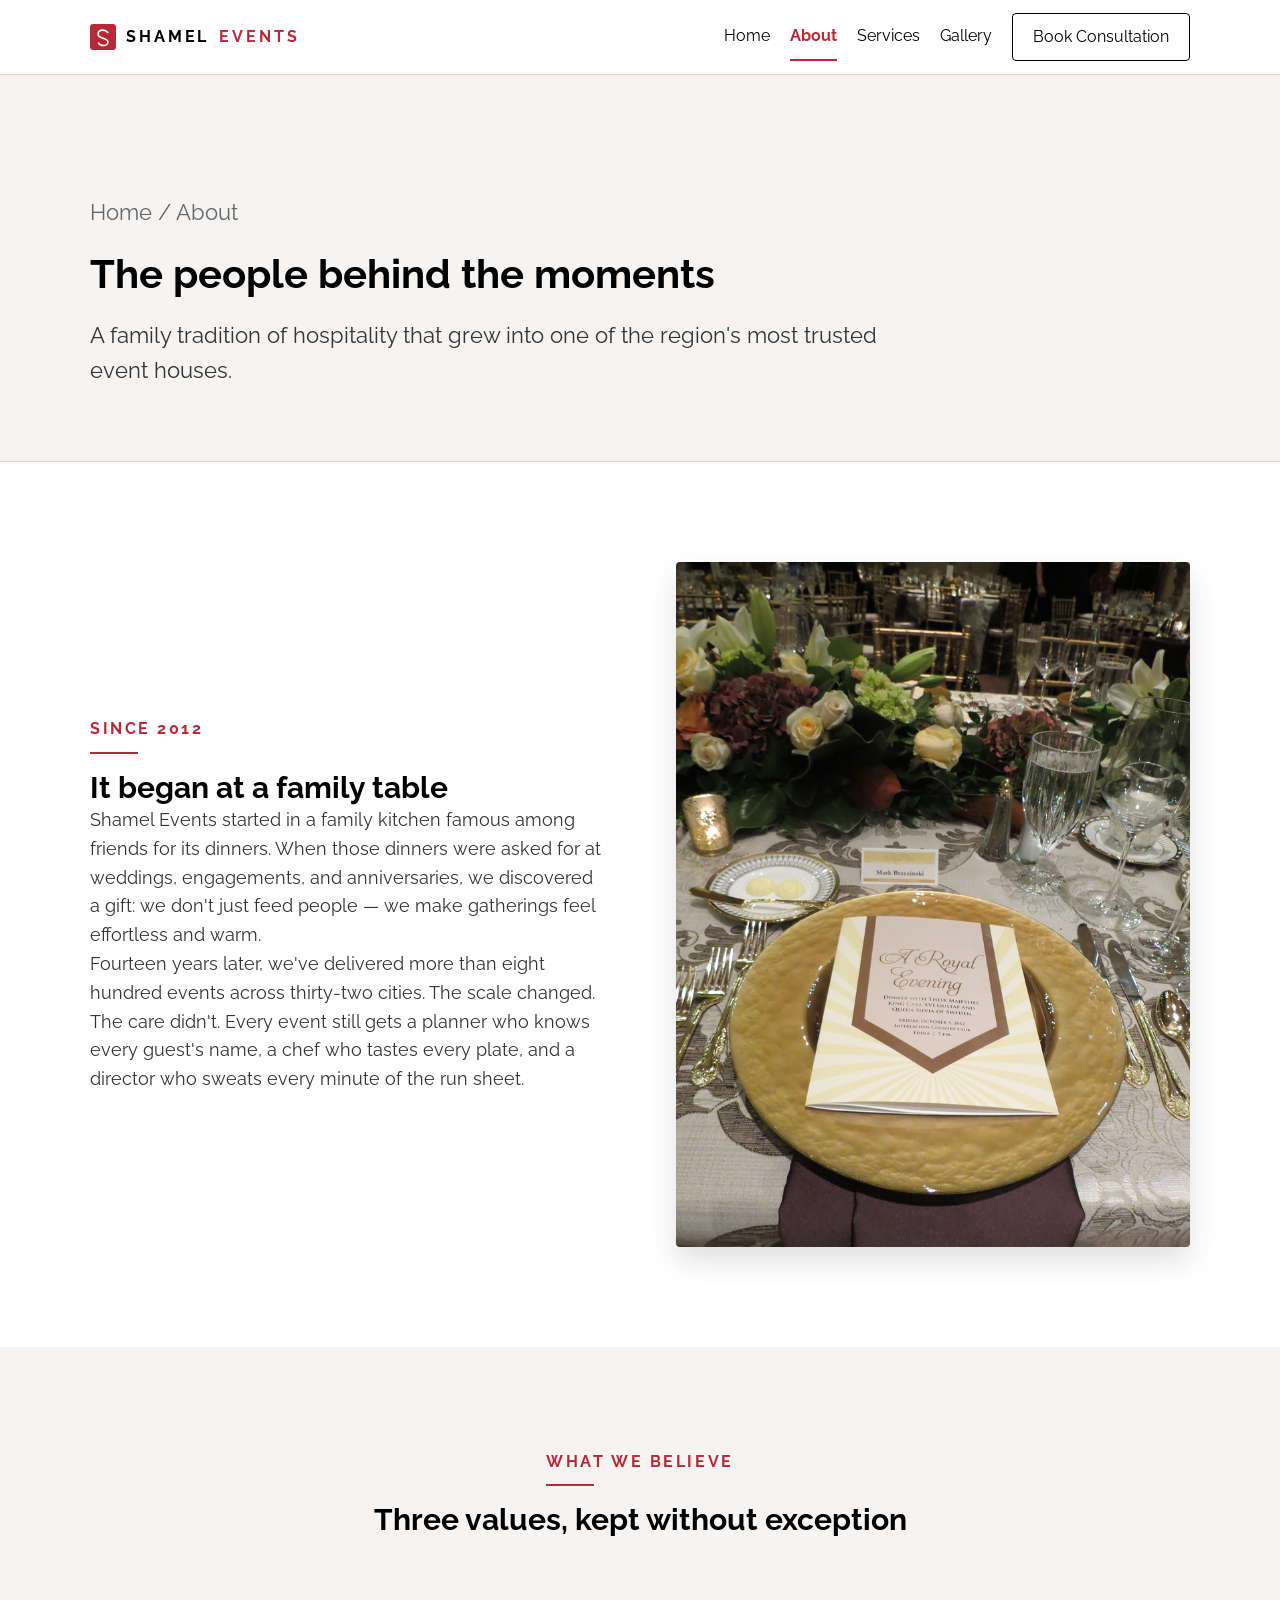
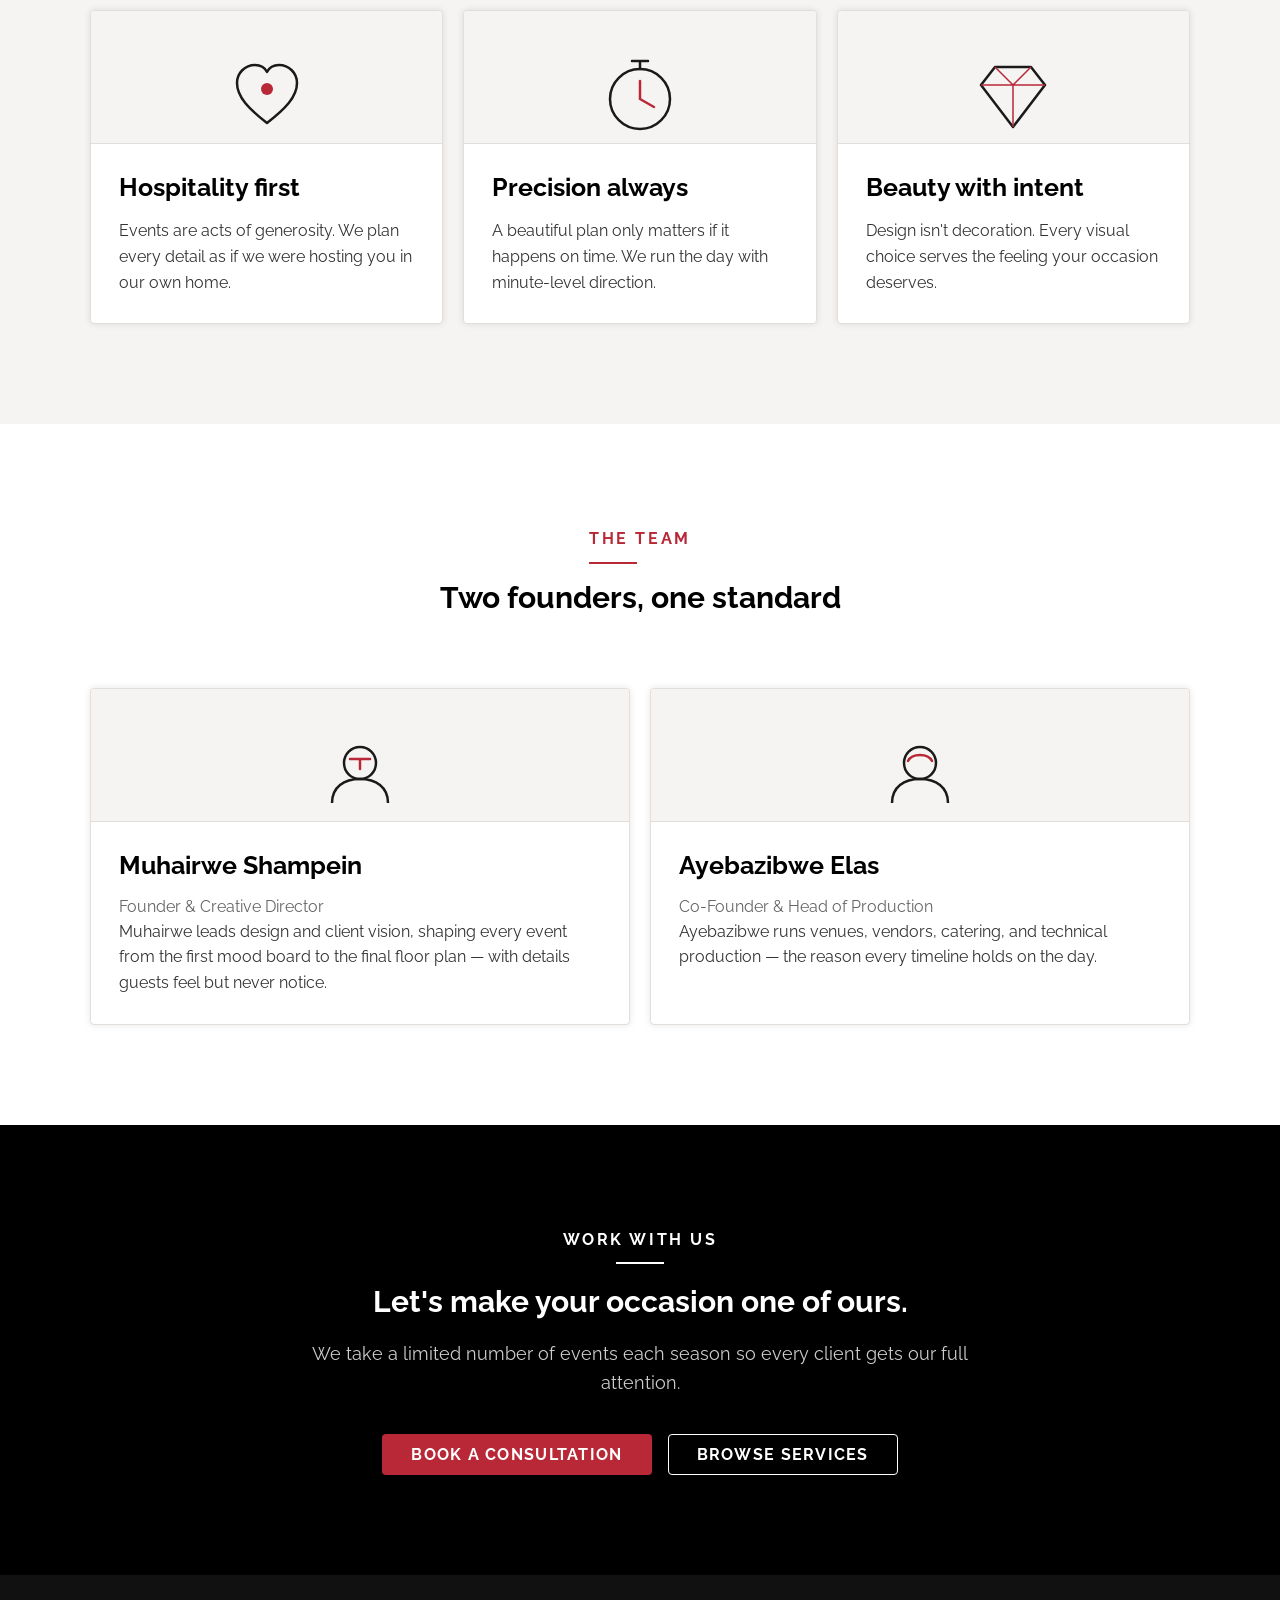
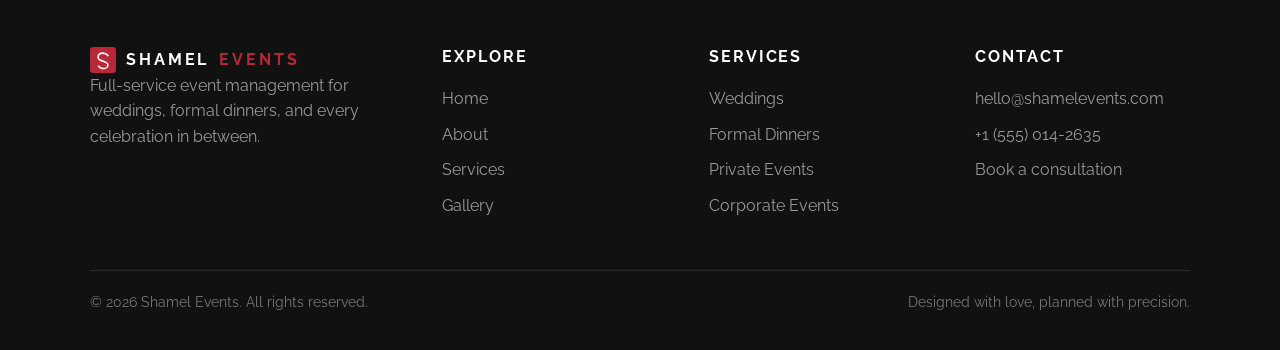
==== about.html @ ea300f50 "Initial commit: Shamel Events website" ====
<!DOCTYPE html>
<html lang="en">
<head>
  <meta charset="UTF-8">
  <meta name="viewport" content="width=device-width, initial-scale=1.0">
  <title>About — Shamel Events</title>
  <meta name="description" content="The story, values, and people behind Shamel Events — a full-service event management company for weddings, dinners, and celebrations.">
  <link rel="icon" type="image/svg+xml" href="assets/favicon.svg">
  <link rel="preconnect" href="https://fonts.googleapis.com">
  <link rel="preconnect" href="https://fonts.gstatic.com" crossorigin>
  <link href="https://fonts.googleapis.com/css2?family=Raleway:wght@400;600;700&display=swap" rel="stylesheet">
  <link rel="stylesheet" href="css/styles.css">
</head>
<body>

  <header class="site-header">
    <div class="container site-header-inner">
      <a class="brand" href="index.html" aria-label="Shamel Events — home">
        <svg class="brand-mark" viewBox="0 0 64 64" aria-hidden="true">
          <rect width="64" height="64" rx="8" fill="#b82837"/>
          <path d="M44 21c-3-4-8-6-12.5-6C25 15 20 19 20 25c0 12 24 8 24 19 0 5-5 9-11 9-5 0-9.5-2-12-6" fill="none" stroke="#ffffff" stroke-width="4" stroke-linecap="round"/>
        </svg>
        Shamel <em>Events</em>
      </a>
      <button class="nav-toggle" aria-expanded="false" aria-controls="primary-nav" aria-label="Toggle navigation">
        <span></span><span></span><span></span>
      </button>
      <nav class="site-nav" id="primary-nav" aria-label="Primary">
        <a href="index.html">Home</a>
        <a href="about.html" aria-current="page">About</a>
        <a href="services.html">Services</a>
        <a href="gallery.html">Gallery</a>
        <a class="nav-cta" href="contact.html">Book Consultation</a>
      </nav>
    </div>
  </header>

  <main>

    <section class="page-hero" aria-labelledby="about-title">
      <div class="container">
        <p class="breadcrumb"><a href="index.html">Home</a> / About</p>
        <h1 id="about-title">The people behind the moments</h1>
        <p>A family tradition of hospitality that grew into one of the region's most trusted event houses.</p>
      </div>
    </section>

    <!-- Story -->
    <section class="section" aria-labelledby="story-title">
      <div class="container split">
        <div class="reveal">
          <p class="eyebrow">Since 2012</p>
          <h2 class="section-title" id="story-title">It began at a family table</h2>
          <p>Shamel Events started in a family kitchen famous among friends for its dinners. When those dinners were asked for at weddings, engagements, and anniversaries, we discovered a gift: we don't just feed people — we make gatherings feel effortless and warm.</p>
          <p>Fourteen years later, we've delivered more than eight hundred events across thirty-two cities. The scale changed. The care didn't. Every event still gets a planner who knows every guest's name, a chef who tastes every plate, and a director who sweats every minute of the run sheet.</p>
        </div>
        <div class="hero-art reveal">
          <img src="assets/img/story.jpg" alt="Long table formally set for a dinner celebration" width="768" height="1024" loading="lazy">
        </div>
      </div>
    </section>

    <!-- Values -->
    <section class="section section-alt" aria-labelledby="values-title">
      <div class="container">
        <div class="section-head center">
          <p class="eyebrow">What We Believe</p>
          <h2 class="section-title" id="values-title">Three values, kept without exception</h2>
        </div>
        <div class="grid grid-3">
          <article class="card reveal">
            <div class="card-art">
              <svg viewBox="0 0 96 96" width="96" height="96" role="img" aria-label="Heart illustration">
                <path d="M48 76 C30 62 18 50 18 36 C18 26 26 18 36 18 C42 18 46 21 48 25 C50 21 54 18 60 18 C70 18 78 26 78 36 C78 50 66 62 48 76Z" fill="none" stroke="#1a1a1a" stroke-width="2.5" stroke-linejoin="round"/>
                <circle cx="48" cy="42" r="6" fill="#b82837"/>
              </svg>
            </div>
            <div class="card-body">
              <h3>Hospitality first</h3>
              <p>Events are acts of generosity. We plan every detail as if we were hosting you in our own home.</p>
            </div>
          </article>
          <article class="card reveal">
            <div class="card-art">
              <svg viewBox="0 0 96 96" width="96" height="96" role="img" aria-label="Clock illustration">
                <circle cx="48" cy="52" r="30" fill="none" stroke="#1a1a1a" stroke-width="2.5"/>
                <path d="M48 52 V34 M48 52 L62 60" stroke="#b82837" stroke-width="2.5" stroke-linecap="round"/>
                <path d="M40 14 H56 M48 14 V22" stroke="#1a1a1a" stroke-width="2.5" stroke-linecap="round"/>
              </svg>
            </div>
            <div class="card-body">
              <h3>Precision always</h3>
              <p>A beautiful plan only matters if it happens on time. We run the day with minute-level direction.</p>
            </div>
          </article>
          <article class="card reveal">
            <div class="card-art">
              <svg viewBox="0 0 96 96" width="96" height="96" role="img" aria-label="Diamond illustration">
                <path d="M30 20 H66 L80 38 L48 80 L16 38 Z" fill="none" stroke="#1a1a1a" stroke-width="2.5" stroke-linejoin="round"/>
                <path d="M16 38 H80 M30 20 L48 38 L66 20 M48 38 L48 80" fill="none" stroke="#b82837" stroke-width="1.5"/>
              </svg>
            </div>
            <div class="card-body">
              <h3>Beauty with intent</h3>
              <p>Design isn't decoration. Every visual choice serves the feeling your occasion deserves.</p>
            </div>
          </article>
        </div>
      </div>
    </section>

    <!-- Team -->
    <section class="section" aria-labelledby="team-title">
      <div class="container">
        <div class="section-head center">
          <p class="eyebrow">The Team</p>
          <h2 class="section-title" id="team-title">Two founders, one standard</h2>
        </div>
        <div class="grid grid-2">
          <article class="card reveal">
            <div class="card-art">
              <svg viewBox="0 0 96 96" width="96" height="96" role="img" aria-label="Portrait illustration of Muhairwe Shampein">
                <circle cx="48" cy="38" r="16" fill="none" stroke="#1a1a1a" stroke-width="2.5"/>
                <path d="M20 78 C20 62 32 54 48 54 C64 54 76 62 76 78" fill="none" stroke="#1a1a1a" stroke-width="2.5"/>
                <path d="M38 34 H58 M48 34 V44" stroke="#b82837" stroke-width="2.5" stroke-linecap="round"/>
              </svg>
            </div>
            <div class="card-body">
              <h3>Muhairwe Shampein</h3>
              <p class="caption">Founder &amp; Creative Director</p>
              <p>Muhairwe leads design and client vision, shaping every event from the first mood board to the final floor plan — with details guests feel but never notice.</p>
            </div>
          </article>
          <article class="card reveal">
            <div class="card-art">
              <svg viewBox="0 0 96 96" width="96" height="96" role="img" aria-label="Portrait illustration of Ayebazibwe Elas">
                <circle cx="48" cy="38" r="16" fill="none" stroke="#1a1a1a" stroke-width="2.5"/>
                <path d="M20 78 C20 62 32 54 48 54 C64 54 76 62 76 78" fill="none" stroke="#1a1a1a" stroke-width="2.5"/>
                <path d="M36 36 C40 28 56 28 60 36" fill="none" stroke="#b82837" stroke-width="2.5" stroke-linecap="round"/>
              </svg>
            </div>
            <div class="card-body">
              <h3>Ayebazibwe Elas</h3>
              <p class="caption">Co-Founder &amp; Head of Production</p>
              <p>Ayebazibwe runs venues, vendors, catering, and technical production — the reason every timeline holds on the day.</p>
            </div>
          </article>
        </div>
      </div>
    </section>

    <!-- CTA band -->
    <section class="cta-band" aria-labelledby="cta-title">
      <div class="container">
        <p class="eyebrow">Work With Us</p>
        <h2 id="cta-title">Let's make your occasion one of ours.</h2>
        <p>We take a limited number of events each season so every client gets our full attention.</p>
        <div class="hero-actions">
          <a class="btn btn-primary" href="contact.html">Book a Consultation</a>
          <a class="btn btn-inverse" href="services.html">Browse Services</a>
        </div>
      </div>
    </section>

  </main>

  <footer class="site-footer">
    <div class="container">
      <div class="footer-grid">
        <div class="footer-brand">
          <a class="brand" href="index.html">
            <svg class="brand-mark" viewBox="0 0 64 64" aria-hidden="true">
              <rect width="64" height="64" rx="8" fill="#b82837"/>
              <path d="M44 21c-3-4-8-6-12.5-6C25 15 20 19 20 25c0 12 24 8 24 19 0 5-5 9-11 9-5 0-9.5-2-12-6" fill="none" stroke="#ffffff" stroke-width="4" stroke-linecap="round"/>
            </svg>
            Shamel <em>Events</em>
          </a>
          <p>Full-service event management for weddings, formal dinners, and every celebration in between.</p>
        </div>
        <div>
          <h4>Explore</h4>
          <ul>
            <li><a href="index.html">Home</a></li>
            <li><a href="about.html">About</a></li>
            <li><a href="services.html">Services</a></li>
            <li><a href="gallery.html">Gallery</a></li>
          </ul>
        </div>
        <div>
          <h4>Services</h4>
          <ul>
            <li><a href="services.html#weddings">Weddings</a></li>
            <li><a href="services.html#dinners">Formal Dinners</a></li>
            <li><a href="services.html#occasions">Private Events</a></li>
            <li><a href="services.html#occasions">Corporate Events</a></li>
          </ul>
        </div>
        <div>
          <h4>Contact</h4>
          <ul>
            <li><a href="mailto:hello@shamelevents.com">hello@shamelevents.com</a></li>
            <li><a href="tel:+15550142635">+1 (555) 014-2635</a></li>
            <li><a href="contact.html">Book a consultation</a></li>
          </ul>
        </div>
      </div>
      <div class="footer-bottom">
        <p>&copy; 2026 Shamel Events. All rights reserved.</p>
        <p>Designed with love, planned with precision.</p>
      </div>
    </div>
  </footer>

  <script src="js/main.js"></script>
</body>
</html>
---- css/styles.css ----
/* ==========================================================================
   Shamel Events — Design System
   Brand language extracted from auristudio.com (Dembrandt)
   ========================================================================== */

/* --------------------------------------------------------------------------
   1. Design tokens
   -------------------------------------------------------------------------- */
:root {
  /* Colors */
  --color-primary: #b82837;
  --color-primary-hover: #dd3042;
  --color-primary-dark: #802121;
  --color-text: #000000;
  --color-text-soft: #333333;
  --color-text-muted: #666666;
  --color-bg: #ffffff;
  --color-bg-alt: #f6f4f2;
  --color-surface: #e9e9e9;
  --color-border: #cccccc;
  --color-border-soft: #e3ded9;
  --color-focus: #cc3300;

  /* Typography */
  --font-family: "Raleway", "Open Sans", "Helvetica Neue", Helvetica, Arial, sans-serif;
  --text-display-size: 48px;
  --text-h1-size: 40px;
  --text-h2-size: 30px;
  --text-h3-size: 25px;
  --text-lead-size: 22px;
  --text-body-size: 18px;
  --text-small-size: 16px;
  --text-caption-size: 14px;
  --text-btn-size: 20px;
  --leading-tight: 1.2;
  --leading-body: 1.6;

  /* Spacing — 4px base grid */
  --space-1: 4px;
  --space-2: 8px;
  --space-3: 12px;
  --space-4: 16px;
  --space-5: 20px;
  --space-7: 28px;
  --space-9: 36px;
  --space-13: 52px;
  --space-18: 72px;
  --space-25: 100px;
  --space-28: 112px;
  --gutter: 20px;
  --container: 1140px;

  /* Shape */
  --radius: 4px;

  /* Elevation */
  --shadow-card: 0 0 7px rgba(0, 0, 0, 0.1);
  --shadow-deep: 0 0 11px rgba(0, 0, 0, 0.5);

  /* Motion */
  --duration-fast: 0.1s;
  --duration: 0.2s;
  --duration-slow: 0.3s;
  --duration-slower: 0.5s;
  --ease: ease-in-out;

  /* Structure */
  --header-height: 74px;
}

/* --------------------------------------------------------------------------
   2. Base & reset
   -------------------------------------------------------------------------- */
*,
*::before,
*::after {
  box-sizing: border-box;
  margin: 0;
  padding: 0;
}

html {
  scroll-behavior: smooth;
  -webkit-text-size-adjust: 100%;
}

body {
  font-family: var(--font-family);
  font-size: var(--text-body-size);
  font-weight: 400;
  line-height: var(--leading-body);
  color: var(--color-text-soft);
  background-color: var(--color-bg);
  -webkit-font-smoothing: antialiased;
}

img,
svg {
  display: block;
  max-width: 100%;
}

ul,
ol {
  list-style: none;
}

a {
  color: var(--color-primary);
  text-decoration: none;
  transition: color var(--duration) var(--ease);
}

a:hover {
  color: var(--color-primary-hover);
}

:focus-visible {
  outline: 2px solid var(--color-primary);
  outline-offset: 2px;
}

::selection {
  background: var(--color-primary);
  color: #ffffff;
}

/* --------------------------------------------------------------------------
   3. Typography
   -------------------------------------------------------------------------- */
h1,
h2,
h3,
h4,
h5,
h6 {
  font-weight: 700;
  line-height: var(--leading-tight);
  color: var(--color-text);
}

.display {
  font-size: var(--text-display-size);
  font-weight: 700;
  line-height: var(--leading-tight);
}

h1 {
  font-size: var(--text-h1-size);
}

h2 {
  font-size: var(--text-h2-size);
}

h3 {
  font-size: var(--text-h3-size);
}

h4 {
  font-size: 20px;
}

.lead {
  font-size: var(--text-lead-size);
  line-height: var(--leading-body);
}

.small {
  font-size: var(--text-small-size);
}

.caption {
  font-size: var(--text-caption-size);
  line-height: 1.43;
  color: var(--color-text-muted);
}

.eyebrow {
  display: inline-block;
  font-size: var(--text-small-size);
  font-weight: 700;
  letter-spacing: 0.16em;
  text-transform: uppercase;
  color: var(--color-primary);
}

.eyebrow::after {
  content: "";
  display: block;
  width: 48px;
  height: 2px;
  margin-top: 10px;
  background: var(--color-primary);
}

.section-title {
  margin-top: var(--space-4);
}

.text-center {
  text-align: center;
}

.text-center .eyebrow::after {
  margin-left: auto;
  margin-right: auto;
}

/* --------------------------------------------------------------------------
   4. Layout
   -------------------------------------------------------------------------- */
.container {
  width: 100%;
  max-width: var(--container);
  margin-inline: auto;
  padding-inline: var(--gutter);
}

.section {
  padding-block: var(--space-25);
}

.section-alt {
  background: var(--color-bg-alt);
}

.section-head {
  max-width: 640px;
  margin-bottom: var(--space-18);
}

.section-head.center {
  margin-inline: auto;
  text-align: center;
}

.grid {
  display: grid;
  gap: var(--space-5);
}

.grid-3 {
  grid-template-columns: repeat(3, 1fr);
}

.grid-2 {
  grid-template-columns: repeat(2, 1fr);
}

.grid-4 {
  grid-template-columns: repeat(4, 1fr);
}

.split {
  display: grid;
  grid-template-columns: repeat(2, 1fr);
  gap: var(--space-18);
  align-items: center;
}

/* --------------------------------------------------------------------------
   5. Buttons
   -------------------------------------------------------------------------- */
.btn {
  display: inline-block;
  padding: 10px var(--space-7);
  border: 1px solid transparent;
  border-radius: var(--radius);
  font-family: var(--font-family);
  font-size: var(--text-small-size);
  font-weight: 700;
  letter-spacing: 0.08em;
  text-transform: uppercase;
  line-height: var(--leading-tight);
  text-align: center;
  cursor: pointer;
  transition:
    background-color var(--duration-slow) ease,
    color var(--duration-slow) ease,
    border-color var(--duration-slow) ease,
    transform var(--duration-slow) ease;
}

.btn:hover {
  transform: translateY(-2px);
}

.btn:active {
  transform: translateY(0);
}

/* Observed on source: #E9E9E9 surface, black text, 4px radius, 700 weight */
.btn-default {
  background: var(--color-surface);
  color: var(--color-text);
}

.btn-default:hover {
  background: #dcdcdc;
  color: var(--color-text);
}

/* Brand CTA derived from the primary red accent */
.btn-primary {
  background: var(--color-primary);
  color: #ffffff;
}

.btn-primary:hover {
  background: var(--color-primary-hover);
  color: #ffffff;
}

/* Observed on source: 1px solid black outline on buttons */
.btn-outline {
  background: transparent;
  color: var(--color-text);
  border-color: var(--color-text);
}

.btn-outline:hover {
  background: var(--color-text);
  color: #ffffff;
}

/* White variant observed on dark surfaces */
.btn-inverse {
  background: transparent;
  color: #ffffff;
  border-color: #ffffff;
}

.btn-inverse:hover {
  background: #ffffff;
  color: var(--color-text);
}

.btn-block {
  display: block;
  width: 100%;
}

/* --------------------------------------------------------------------------
   6. Header & navigation
   -------------------------------------------------------------------------- */
.site-header {
  position: sticky;
  top: 0;
  z-index: 100;
  background: rgba(255, 255, 255, 0.96);
  border-bottom: 1px solid var(--color-border-soft);
}

.site-header-inner {
  display: flex;
  align-items: center;
  justify-content: space-between;
  gap: var(--space-5);
  min-height: var(--header-height);
}

.brand {
  display: flex;
  align-items: baseline;
  gap: 10px;
  color: var(--color-text);
  font-weight: 700;
  font-size: var(--text-small-size);
  letter-spacing: 0.18em;
  text-transform: uppercase;
}

.brand em {
  font-style: normal;
  color: var(--color-primary);
}

.brand-mark {
  width: 26px;
  height: 26px;
  align-self: center;
  flex: none;
}

.site-nav {
  display: flex;
  align-items: center;
  gap: var(--space-5);
}

.site-nav a {
  color: var(--color-text);
  font-size: var(--text-small-size);
  font-weight: 400;
  padding: 10px 0;
  border-bottom: 2px solid transparent;
}

.site-nav a:hover,
.site-nav a:focus-visible {
  color: var(--color-primary);
}

.site-nav a[aria-current="page"] {
  color: var(--color-primary);
  font-weight: 700;
  border-bottom-color: var(--color-primary);
}

.nav-cta {
  padding: 10px var(--space-5) !important;
  border: 1px solid var(--color-text);
  border-radius: var(--radius);
  border-bottom: 1px solid var(--color-text) !important;
}

.nav-cta:hover {
  background: var(--color-text);
  color: #ffffff !important;
}

.nav-toggle {
  display: none;
  flex-direction: column;
  justify-content: center;
  gap: 5px;
  width: 44px;
  height: 44px;
  padding: 10px;
  background: none;
  border: 0;
  cursor: pointer;
}

.nav-toggle span {
  display: block;
  width: 100%;
  height: 2px;
  background: var(--color-text);
  transition: transform var(--duration) var(--ease), opacity var(--duration) var(--ease);
}

.nav-toggle[aria-expanded="true"] span:nth-child(1) {
  transform: translateY(7px) rotate(45deg);
}

.nav-toggle[aria-expanded="true"] span:nth-child(2) {
  opacity: 0;
}

.nav-toggle[aria-expanded="true"] span:nth-child(3) {
  transform: translateY(-7px) rotate(-45deg);
}

/* --------------------------------------------------------------------------
   7. Hero
   -------------------------------------------------------------------------- */
.hero {
  position: relative;
  overflow: hidden;
  padding-block: var(--space-28);
  background:
    radial-gradient(ellipse 720px 480px at 85% -10%, rgba(184, 40, 55, 0.07), transparent 65%),
    radial-gradient(ellipse 560px 420px at 8% 108%, rgba(184, 40, 55, 0.05), transparent 60%),
    var(--color-bg-alt);
}

.hero-inner {
  display: grid;
  grid-template-columns: 1.1fr 0.9fr;
  gap: var(--space-18);
  align-items: center;
}

.hero h1 {
  margin-top: var(--space-5);
  margin-bottom: var(--space-5);
}

.hero p {
  max-width: 32em;
}

.hero-actions {
  display: flex;
  flex-wrap: wrap;
  gap: var(--space-4);
  margin-top: var(--space-9);
}

.hero-art {
  position: relative;
}

.hero-art svg {
  width: 100%;
  height: auto;
}

.hero-art img {
  width: 100%;
  height: auto;
  border-radius: var(--radius);
  box-shadow: 0 14px 28px rgba(0, 0, 0, 0.12);
}

.hero-note {
  margin-top: var(--space-5);
  font-size: var(--text-caption-size);
  color: var(--color-text-muted);
}

/* --------------------------------------------------------------------------
   8. Cards & services
   -------------------------------------------------------------------------- */
.card {
  background: var(--color-bg);
  border: 1px solid var(--color-border-soft);
  border-radius: var(--radius);
  box-shadow: var(--shadow-card);
  transition: transform var(--duration-slow) var(--ease), box-shadow var(--duration-slow) var(--ease);
}

.card:hover {
  transform: translateY(-4px);
  box-shadow: 0 14px 28px rgba(0, 0, 0, 0.12);
}

.card-art {
  padding: var(--space-9) var(--space-9) 0;
  background: var(--color-bg-alt);
  border-bottom: 1px solid var(--color-border-soft);
  border-radius: var(--radius) var(--radius) 0 0;
  text-align: center;
}

.card-art svg {
  margin-inline: auto;
  width: 96px;
  height: 96px;
}

.card-body {
  padding: var(--space-7);
}

.card-body h3 {
  margin-bottom: var(--space-4);
}

.card-body p {
  font-size: var(--text-small-size);
}

.card-link {
  display: inline-block;
  margin-top: var(--space-5);
  font-weight: 700;
  font-size: var(--text-small-size);
  border-bottom: 1px solid var(--color-primary);
}

.card-link:hover {
  color: var(--color-primary-hover);
}

/* Service detail rows */
.service-row {
  display: grid;
  grid-template-columns: 0.9fr 1.1fr;
  gap: var(--space-18);
  align-items: center;
  padding-block: var(--space-18);
}

.service-row + .service-row {
  border-top: 1px solid var(--color-border-soft);
}

.service-art {
  background: var(--color-bg-alt);
  border: 1px solid var(--color-border-soft);
  border-radius: var(--radius);
  padding: var(--space-13);
  text-align: center;
}

.service-art svg {
  margin-inline: auto;
  width: 140px;
  height: 140px;
}

.service-row ul {
  margin-top: var(--space-5);
  display: grid;
  gap: 10px;
}

.service-row li {
  position: relative;
  padding-left: var(--space-5);
  font-size: var(--text-small-size);
}

.service-row li::before {
  content: "";
  position: absolute;
  left: 0;
  top: 10px;
  width: 8px;
  height: 2px;
  background: var(--color-primary);
}

/* --------------------------------------------------------------------------
   9. Stats
   -------------------------------------------------------------------------- */
.stats {
  display: grid;
  grid-template-columns: repeat(4, 1fr);
  gap: var(--space-5);
}

.stat {
  text-align: center;
  padding: var(--space-7);
  border: 1px solid var(--color-border-soft);
  border-radius: var(--radius);
  background: var(--color-bg);
}

.stat b {
  display: block;
  font-size: var(--text-h1-size);
  font-weight: 700;
  line-height: var(--leading-tight);
  color: var(--color-primary);
}

.stat span {
  font-size: var(--text-small-size);
  color: var(--color-text-muted);
}

/* --------------------------------------------------------------------------
   10. Gallery
   -------------------------------------------------------------------------- */
.filter-bar {
  display: flex;
  flex-wrap: wrap;
  justify-content: center;
  gap: var(--space-3);
  margin-bottom: var(--space-13);
}

.filter-btn {
  padding: 10px var(--space-5);
  border: 1px solid var(--color-border);
  border-radius: var(--radius);
  background: var(--color-bg);
  font-family: var(--font-family);
  font-size: var(--text-caption-size);
  font-weight: 700;
  letter-spacing: 0.08em;
  text-transform: uppercase;
  color: var(--color-text-soft);
  cursor: pointer;
  transition:
    background-color var(--duration-slow) ease,
    color var(--duration-slow) ease,
    border-color var(--duration-slow) ease;
}

.filter-btn:hover {
  border-color: var(--color-primary);
  color: var(--color-primary);
}

.filter-btn.is-active {
  background: var(--color-primary);
  border-color: var(--color-primary);
  color: #ffffff;
}

.gallery-grid {
  display: grid;
  grid-template-columns: repeat(3, 1fr);
  gap: var(--space-5);
}

.gallery-item {
  border: 1px solid var(--color-border-soft);
  border-radius: var(--radius);
  overflow: hidden;
  background: var(--color-bg-alt);
  transition: transform var(--duration-slow) var(--ease), box-shadow var(--duration-slow) var(--ease);
}

.gallery-item:hover {
  transform: translateY(-4px);
  box-shadow: 0 14px 28px rgba(0, 0, 0, 0.12);
}

.gallery-item figure {
  margin: 0;
}

.gallery-art {
  aspect-ratio: 4 / 3;
  display: flex;
  align-items: center;
  justify-content: center;
  background: var(--color-bg-alt);
}

.gallery-art svg {
  width: 100%;
  height: 100%;
}

.gallery-art img {
  width: 100%;
  height: 100%;
  object-fit: cover;
}

.gallery-item figcaption {
  padding: var(--space-4) var(--space-5);
  border-top: 1px solid var(--color-border-soft);
  background: var(--color-bg);
}

.gallery-item figcaption b {
  display: block;
  font-size: var(--text-small-size);
  font-weight: 700;
  color: var(--color-text);
}

.gallery-item figcaption span {
  font-size: var(--text-caption-size);
  color: var(--color-text-muted);
}

/* --------------------------------------------------------------------------
   11. Testimonials
   -------------------------------------------------------------------------- */
.quote {
  padding: var(--space-9);
  background: var(--color-bg);
  border: 1px solid var(--color-border-soft);
  border-radius: var(--radius);
  box-shadow: var(--shadow-card);
  display: flex;
  flex-direction: column;
  gap: var(--space-5);
}

.quote-mark {
  width: 28px;
  height: 28px;
  color: var(--color-primary);
}

.quote p {
  font-size: var(--text-small-size);
  color: var(--color-text-soft);
}

.quote footer {
  border-top: 1px solid var(--color-border-soft);
  padding-top: var(--space-4);
  display: flex;
  align-items: center;
  gap: var(--space-4);
}

.quote-avatar {
  width: 44px;
  height: 44px;
  border-radius: 50%;
  background: var(--color-primary);
  color: #ffffff;
  display: flex;
  align-items: center;
  justify-content: center;
  font-weight: 700;
  font-size: var(--text-caption-size);
  flex: none;
}

.quote cite {
  font-style: normal;
  font-weight: 700;
  font-size: var(--text-small-size);
  color: var(--color-text);
}

.quote span {
  display: block;
  font-size: var(--text-caption-size);
  color: var(--color-text-muted);
}

/* --------------------------------------------------------------------------
   12. Forms
   -------------------------------------------------------------------------- */
.form-grid {
  display: grid;
  grid-template-columns: repeat(2, 1fr);
  gap: var(--space-5);
}

.form-field {
  display: flex;
  flex-direction: column;
  gap: 6px;
}

.form-field-full {
  grid-column: 1 / -1;
}

label {
  font-size: var(--text-caption-size);
  font-weight: 700;
  letter-spacing: 0.06em;
  text-transform: uppercase;
  color: var(--color-text);
}

/* Observed on source: 1px solid #CCC, 4px radius, 10px padding, #333 text */
input,
select,
textarea {
  width: 100%;
  padding: 10px;
  border: 1px solid var(--color-border);
  border-radius: var(--radius);
  background: var(--color-bg);
  color: var(--color-text-soft);
  font-family: var(--font-family);
  font-size: var(--text-small-size);
  line-height: var(--leading-tight);
  transition: border-color var(--duration) var(--ease);
}

textarea {
  min-height: 140px;
  resize: vertical;
}

input:focus,
select:focus,
textarea:focus {
  outline: none;
  border-color: var(--color-focus);
}

.form-note {
  grid-column: 1 / -1;
  font-size: var(--text-caption-size);
  color: var(--color-text-muted);
}

.form-status {
  display: none;
  margin-top: var(--space-5);
  padding: var(--space-4) var(--space-5);
  border: 1px solid var(--color-primary);
  border-radius: var(--radius);
  background: rgba(184, 40, 55, 0.06);
  color: var(--color-primary-dark);
  font-size: var(--text-small-size);
}

.form-status.is-visible {
  display: block;
}

/* --------------------------------------------------------------------------
   13. Contact details
   -------------------------------------------------------------------------- */
.detail-list {
  display: grid;
  gap: var(--space-7);
}

.detail-list h3 {
  font-size: var(--text-small-size);
  letter-spacing: 0.1em;
  text-transform: uppercase;
  color: var(--color-primary);
  margin-bottom: 6px;
}

.detail-list a {
  color: var(--color-text-soft);
  border-bottom: 1px solid var(--color-border);
}

.detail-list a:hover {
  color: var(--color-primary);
  border-bottom-color: var(--color-primary);
}

/* --------------------------------------------------------------------------
   14. CTA band & footer
   -------------------------------------------------------------------------- */
.cta-band {
  background: var(--color-text);
  color: #ffffff;
  padding-block: var(--space-25);
  text-align: center;
}

.cta-band .eyebrow {
  color: #ffffff;
}

.cta-band .eyebrow::after {
  margin-left: auto;
  margin-right: auto;
  background: #ffffff;
}

.cta-band h2 {
  color: #ffffff;
  max-width: 18em;
  margin: var(--space-5) auto var(--space-5);
}

.cta-band p {
  max-width: 38em;
  margin-inline: auto;
  color: #cccccc;
}

.cta-band .hero-actions {
  justify-content: center;
}

.site-footer {
  background: #111111;
  color: #999999;
  padding-block: var(--space-18) var(--space-9);
  font-size: var(--text-small-size);
}

.footer-grid {
  display: grid;
  grid-template-columns: 1.4fr 1fr 1fr 1fr;
  gap: var(--space-13);
}

.site-footer h4 {
  color: #ffffff;
  font-size: var(--text-small-size);
  letter-spacing: 0.12em;
  text-transform: uppercase;
  margin-bottom: var(--space-5);
}

.site-footer ul {
  display: grid;
  gap: 10px;
}

.site-footer a {
  color: #999999;
}

.site-footer a:hover {
  color: #ffffff;
}

.footer-brand .brand {
  color: #ffffff;
}

.footer-bottom {
  display: flex;
  flex-wrap: wrap;
  justify-content: space-between;
  gap: var(--space-4);
  margin-top: var(--space-13);
  padding-top: var(--space-5);
  border-top: 1px solid #2b2b2b;
  font-size: var(--text-caption-size);
  color: #777777;
}

.footer-bottom a {
  color: #777777;
}

.footer-bottom a:hover {
  color: #ffffff;
}

/* --------------------------------------------------------------------------
   15. Reveal on scroll
   -------------------------------------------------------------------------- */
.reveal {
  opacity: 0;
  transform: translateY(16px);
  transition:
    opacity var(--duration-slower) var(--ease),
    transform var(--duration-slower) var(--ease);
}

.reveal.is-visible {
  opacity: 1;
  transform: none;
}

@media (prefers-reduced-motion: reduce) {
  html {
    scroll-behavior: auto;
  }

  .reveal {
    opacity: 1;
    transform: none;
    transition: none;
  }

  .btn,
  .card,
  .gallery-item {
    transition: none;
  }
}

/* --------------------------------------------------------------------------
   16. Page hero (inner pages)
   -------------------------------------------------------------------------- */
.page-hero {
  padding-block: var(--space-25) var(--space-18);
  background: var(--color-bg-alt);
  border-bottom: 1px solid var(--color-border-soft);
}

.page-hero h1 {
  margin-top: var(--space-5);
  max-width: 16em;
}

.page-hero p {
  margin-top: var(--space-5);
  max-width: 38em;
  font-size: var(--text-lead-size);
}

.breadcrumb {
  font-size: var(--text-caption-size);
  color: var(--color-text-muted);
}

.breadcrumb a {
  color: var(--color-text-muted);
}

.breadcrumb a:hover {
  color: var(--color-primary);
}

/* --------------------------------------------------------------------------
   17. Responsive — source breakpoints 1024 / 650 / 480
   -------------------------------------------------------------------------- */
@media (max-width: 1024px) {
  .hero-inner,
  .split {
    grid-template-columns: 1fr;
    gap: var(--space-13);
  }

  .hero-art {
    max-width: 480px;
  }

  .grid-4,
  .stats {
    grid-template-columns: repeat(2, 1fr);
  }

  .service-row {
    grid-template-columns: 1fr;
    gap: var(--space-9);
  }

  .footer-grid {
    grid-template-columns: repeat(2, 1fr);
    gap: var(--space-9);
  }
}

@media (max-width: 650px) {
  :root {
    --text-display-size: 39px;
    --text-h1-size: 30px;
    --text-h2-size: 25px;
    --text-h3-size: 20px;
    --text-lead-size: 20px;
    --text-body-size: var(--text-small-size);
    --space-25: 72px;
    --space-28: 88px;
  }

  .nav-toggle {
    display: flex;
  }

  .site-nav {
    position: absolute;
    top: 100%;
    left: 0;
    right: 0;
    flex-direction: column;
    align-items: stretch;
    gap: 0;
    background: var(--color-bg);
    border-bottom: 1px solid var(--color-border-soft);
    box-shadow: 0 11px 22px rgba(0, 0, 0, 0.08);
    padding: 0 var(--gutter) var(--space-5);
  }

  .site-nav.is-open {
    display: flex;
  }

  .site-nav:not(.is-open) {
    display: none;
  }

  .site-nav a {
    padding: var(--space-4) 0;
    border-bottom: 1px solid var(--color-border-soft);
  }

  .nav-cta {
    margin-top: var(--space-4);
    text-align: center;
    border-bottom: 1px solid var(--color-text) !important;
  }

  .grid-3,
  .grid-2 {
    grid-template-columns: 1fr;
  }

  .gallery-grid {
    grid-template-columns: repeat(2, 1fr);
  }

  .form-grid {
    grid-template-columns: 1fr;
  }

  .footer-grid {
    grid-template-columns: 1fr;
    gap: var(--space-9);
  }
}

@media (max-width: 480px) {
  :root {
    --text-display-size: 30px;
    --gutter: 16px;
  }

  .gallery-grid,
  .grid-4,
  .stats {
    grid-template-columns: 1fr;
  }

  .hero-actions .btn {
    width: 100%;
  }
}
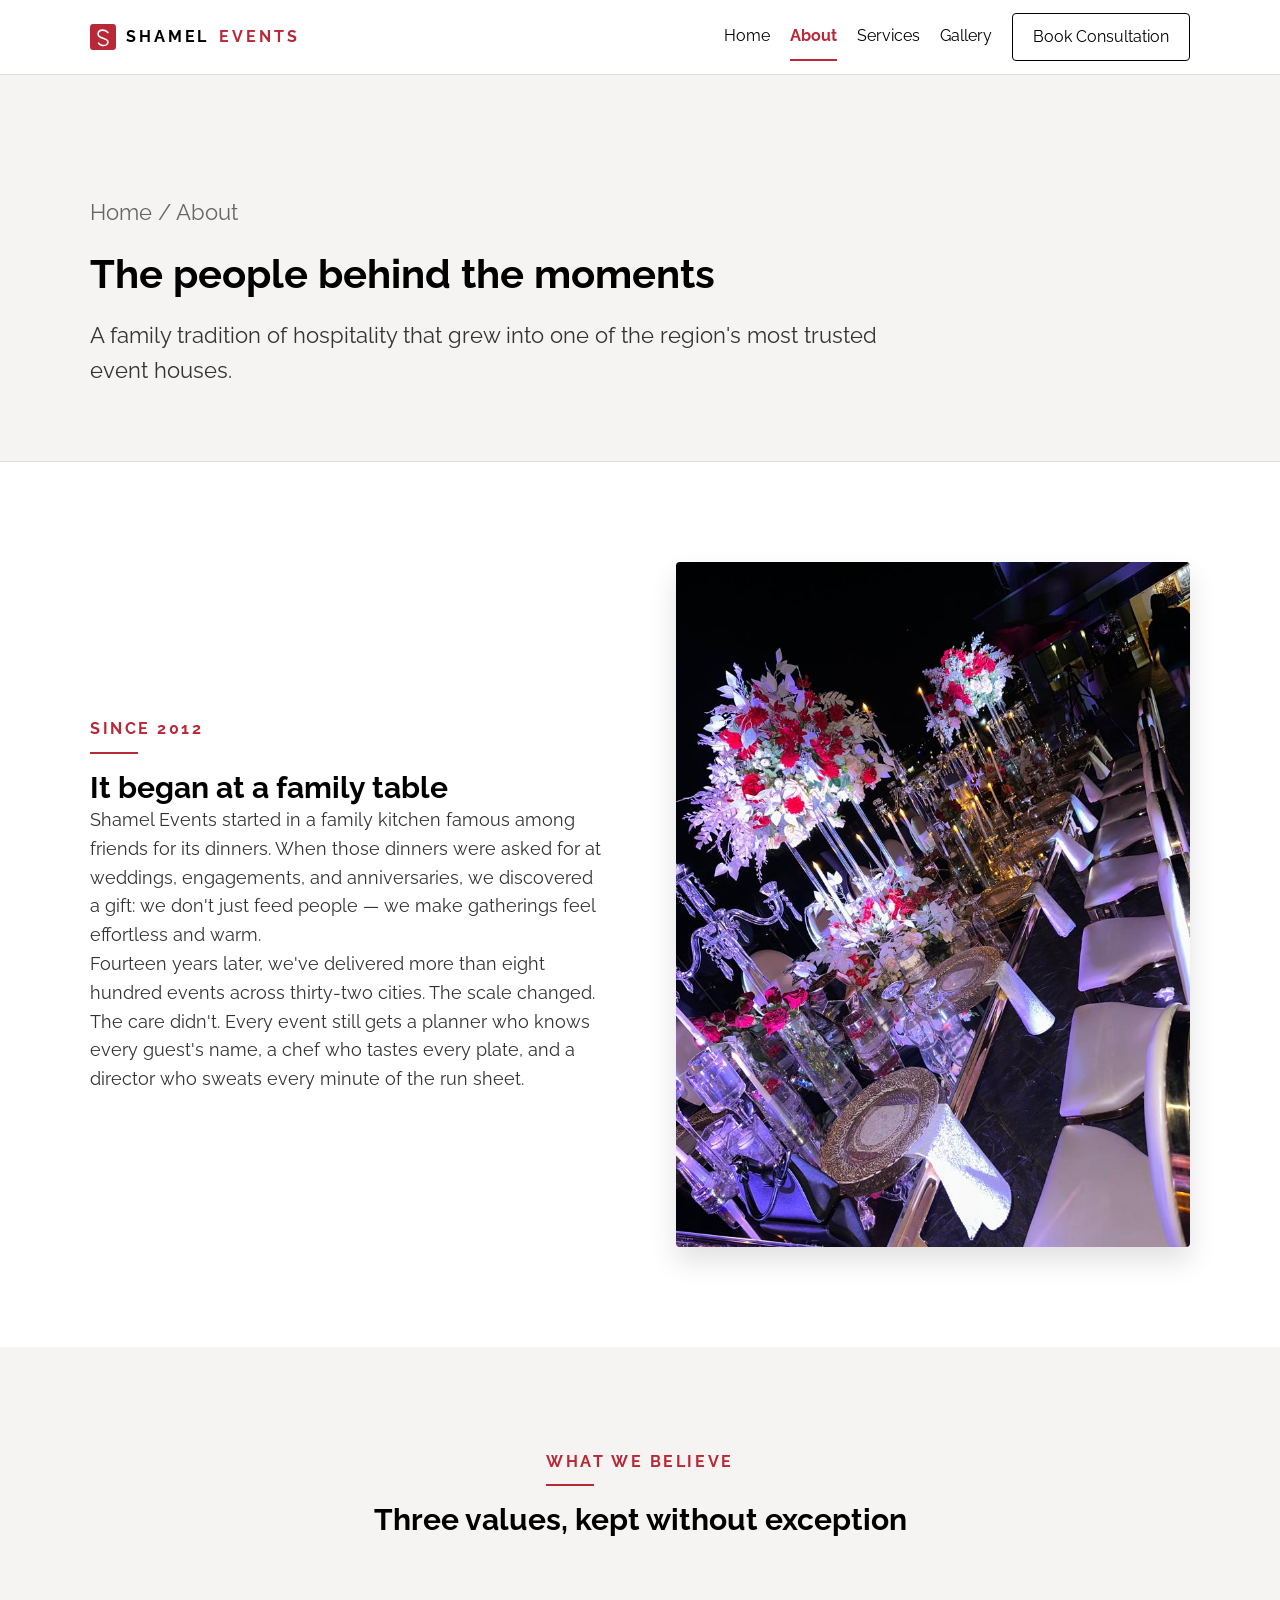
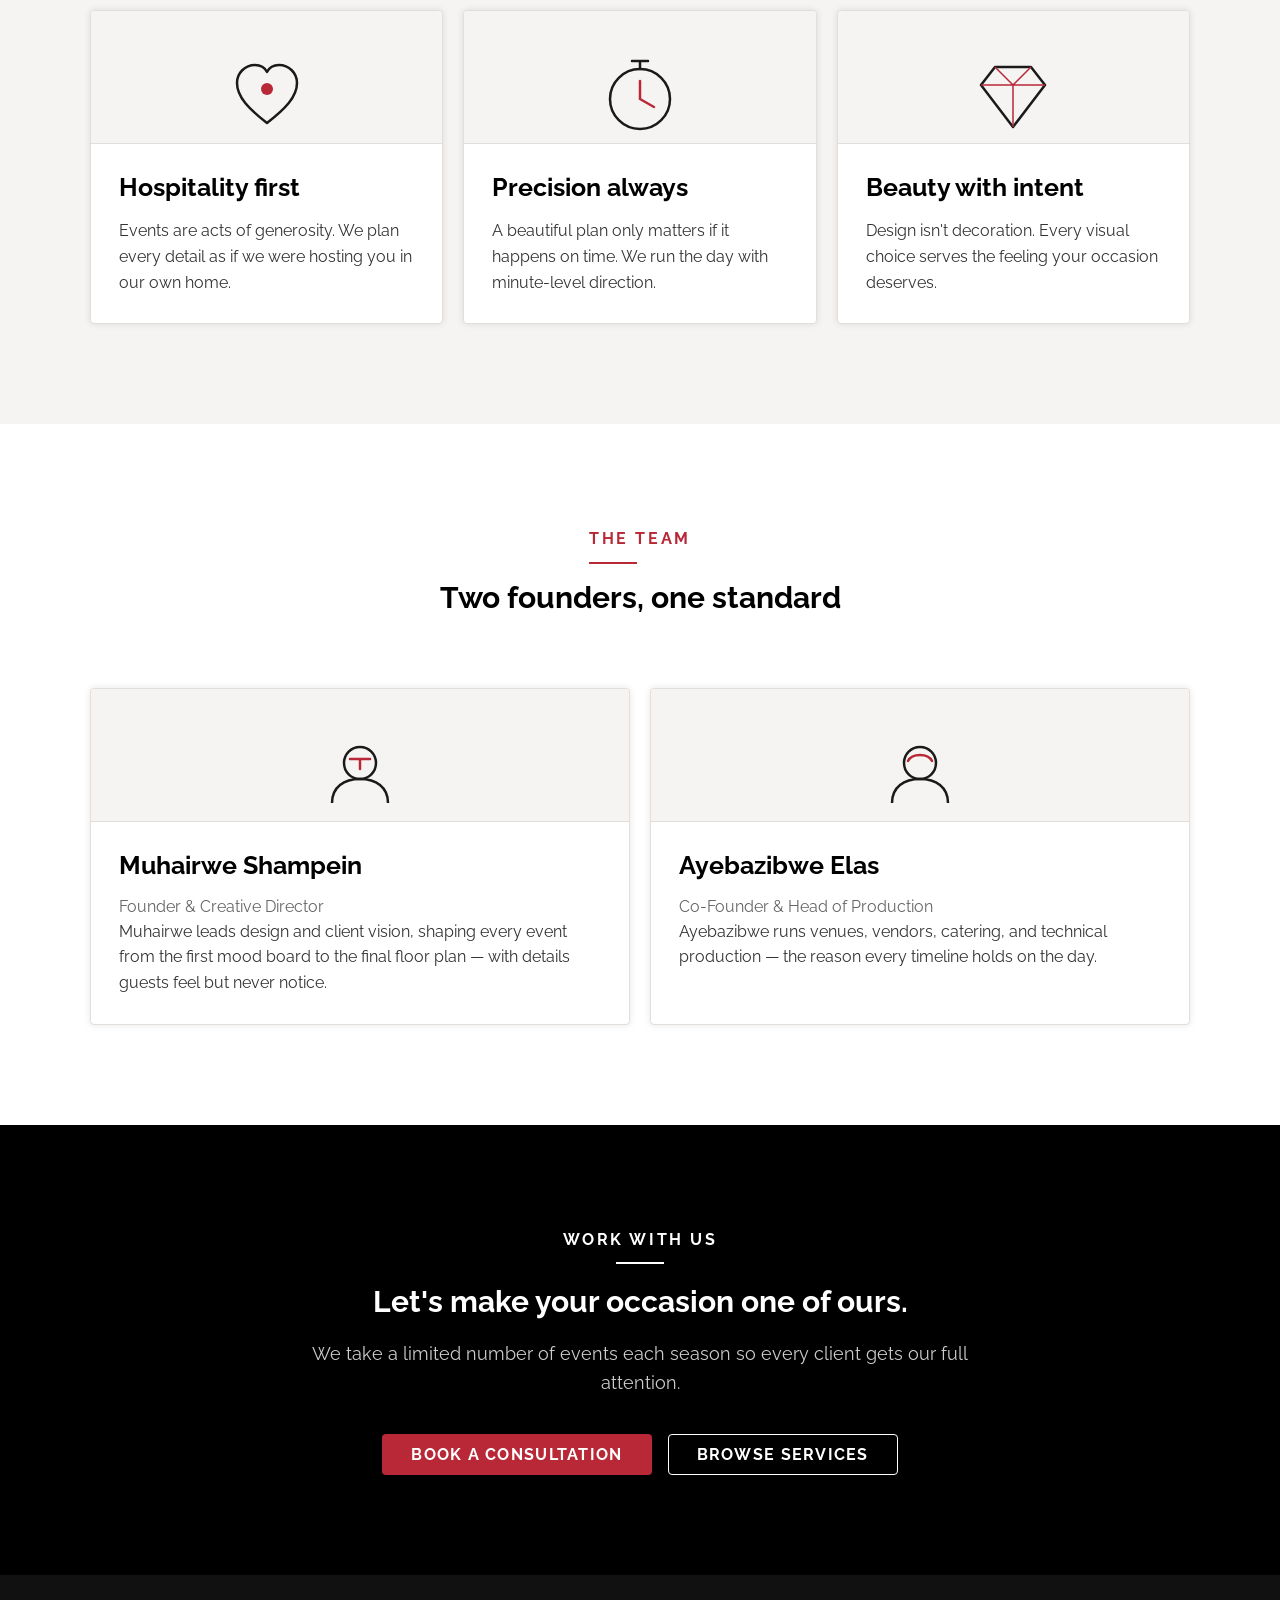
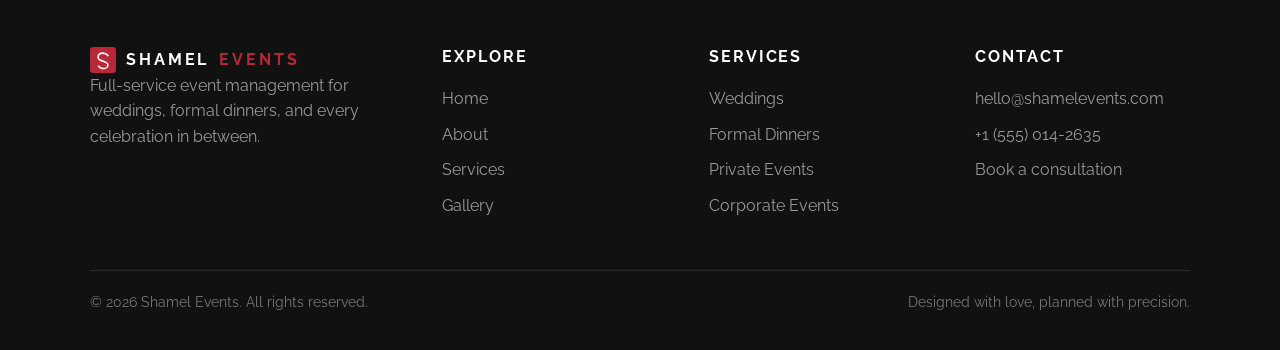
==== commit 0a9f55b0: "Replace placeholder media with real event photos and videos" ====
--- a/about.html
+++ b/about.html
@@ -55,7 +55,7 @@
           <p>Fourteen years later, we've delivered more than eight hundred events across thirty-two cities. The scale changed. The care didn't. Every event still gets a planner who knows every guest's name, a chef who tastes every plate, and a director who sweats every minute of the run sheet.</p>
         </div>
         <div class="hero-art reveal">
-          <img src="assets/img/story.jpg" alt="Long table formally set for a dinner celebration" width="768" height="1024" loading="lazy">
+          <img src="assets/img/story.jpg" alt="An event produced by Shamel Events" width="768" height="1024" loading="lazy">
         </div>
       </div>
     </section>
--- a/css/styles.css
+++ b/css/styles.css
@@ -744,6 +744,50 @@
   color: var(--color-text-muted);
 }
 
+.video-grid {
+  display: grid;
+  grid-template-columns: repeat(3, 1fr);
+  gap: var(--space-5);
+}
+
+.video-grid-portrait {
+  grid-template-columns: repeat(2, minmax(0, 420px));
+  justify-content: center;
+  margin-top: var(--space-5);
+}
+
+.video-item {
+  border: 1px solid var(--color-border-soft);
+  border-radius: var(--radius);
+  overflow: hidden;
+  background: var(--color-bg-alt);
+}
+
+.video-item video {
+  display: block;
+  width: 100%;
+  height: auto;
+  background: #000;
+}
+
+.video-item figcaption {
+  padding: var(--space-4) var(--space-5);
+  border-top: 1px solid var(--color-border-soft);
+  background: var(--color-bg);
+}
+
+.video-item figcaption b {
+  display: block;
+  font-size: var(--text-small-size);
+  font-weight: 700;
+  color: var(--color-text);
+}
+
+.video-item figcaption span {
+  font-size: var(--text-caption-size);
+  color: var(--color-text-muted);
+}
+
 /* --------------------------------------------------------------------------
    11. Testimonials
    -------------------------------------------------------------------------- */
@@ -1083,6 +1127,10 @@
 
   .grid-4,
   .stats {
+    grid-template-columns: repeat(2, 1fr);
+  }
+
+  .video-grid {
     grid-template-columns: repeat(2, 1fr);
   }
 
@@ -1155,6 +1203,15 @@
     grid-template-columns: repeat(2, 1fr);
   }
 
+  .video-grid {
+    grid-template-columns: 1fr;
+  }
+
+  .video-grid-portrait {
+    grid-template-columns: minmax(0, 420px);
+    justify-content: center;
+  }
+
   .form-grid {
     grid-template-columns: 1fr;
   }
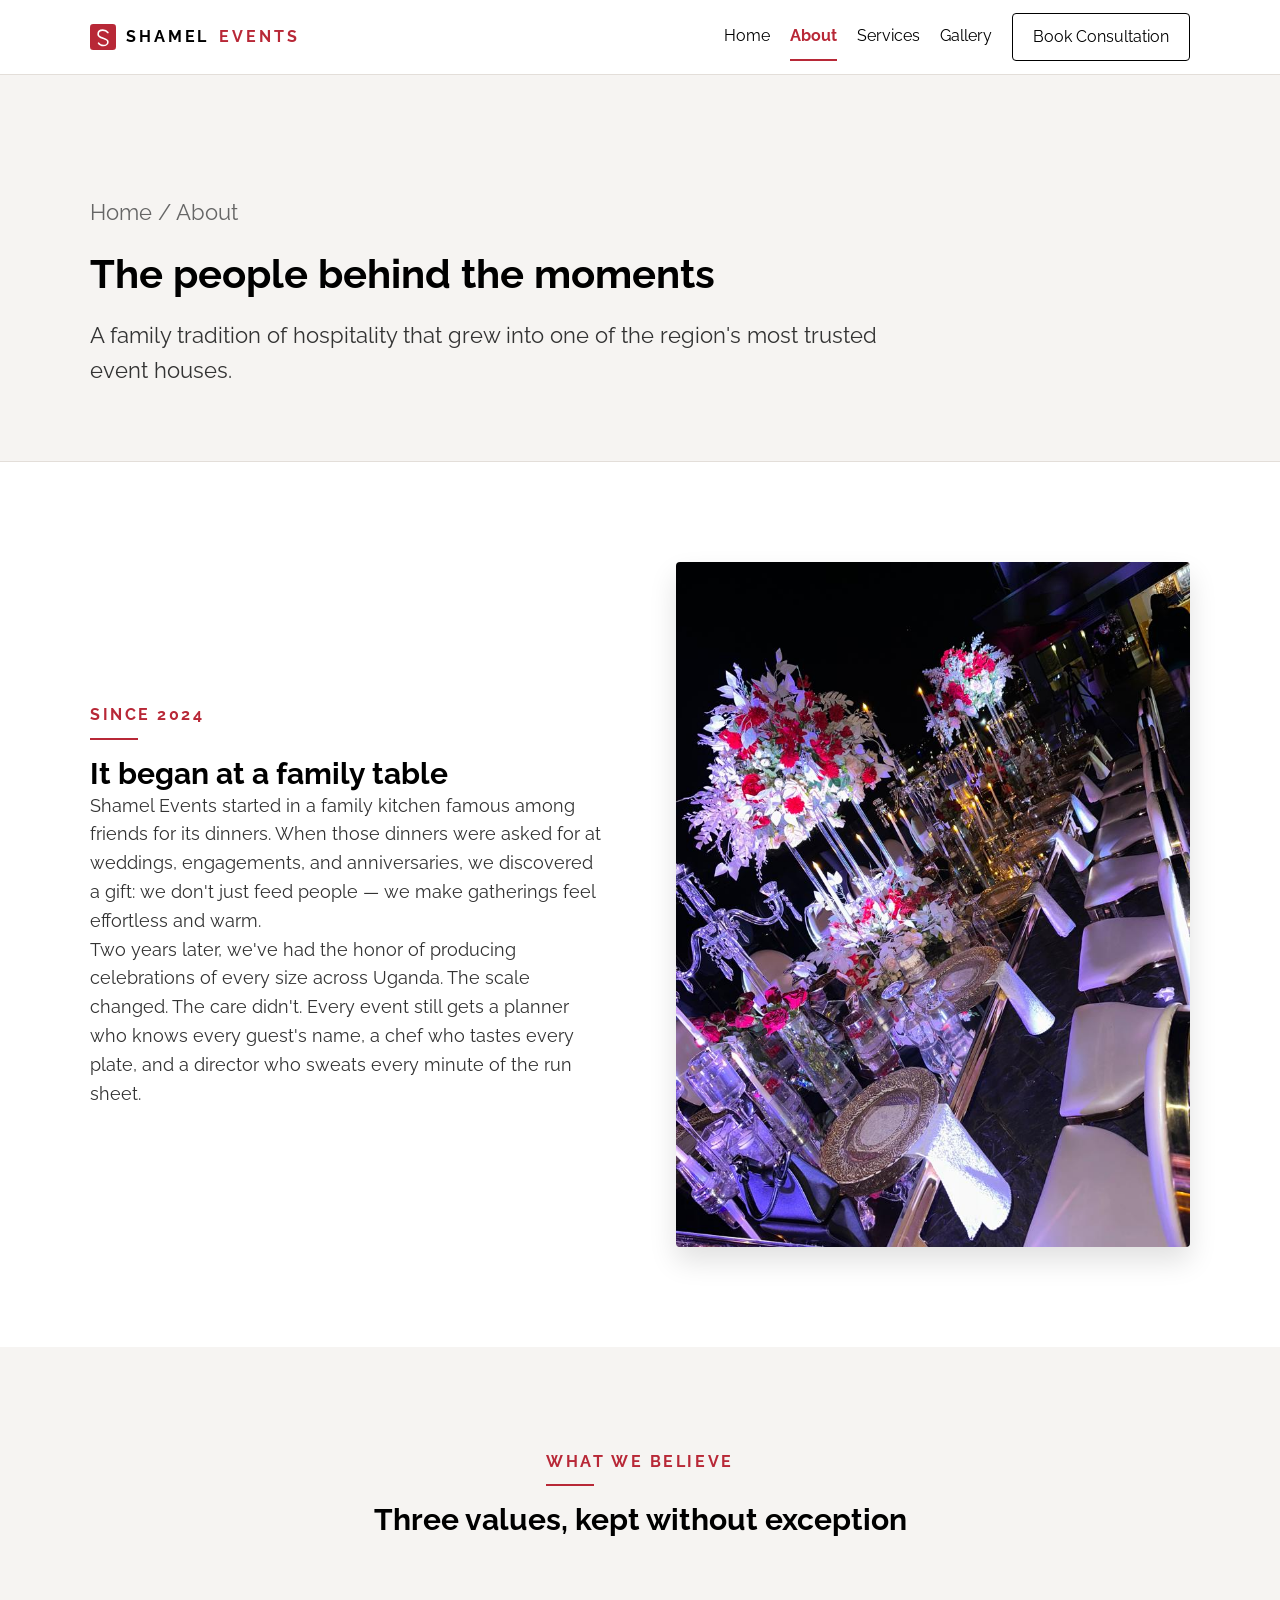
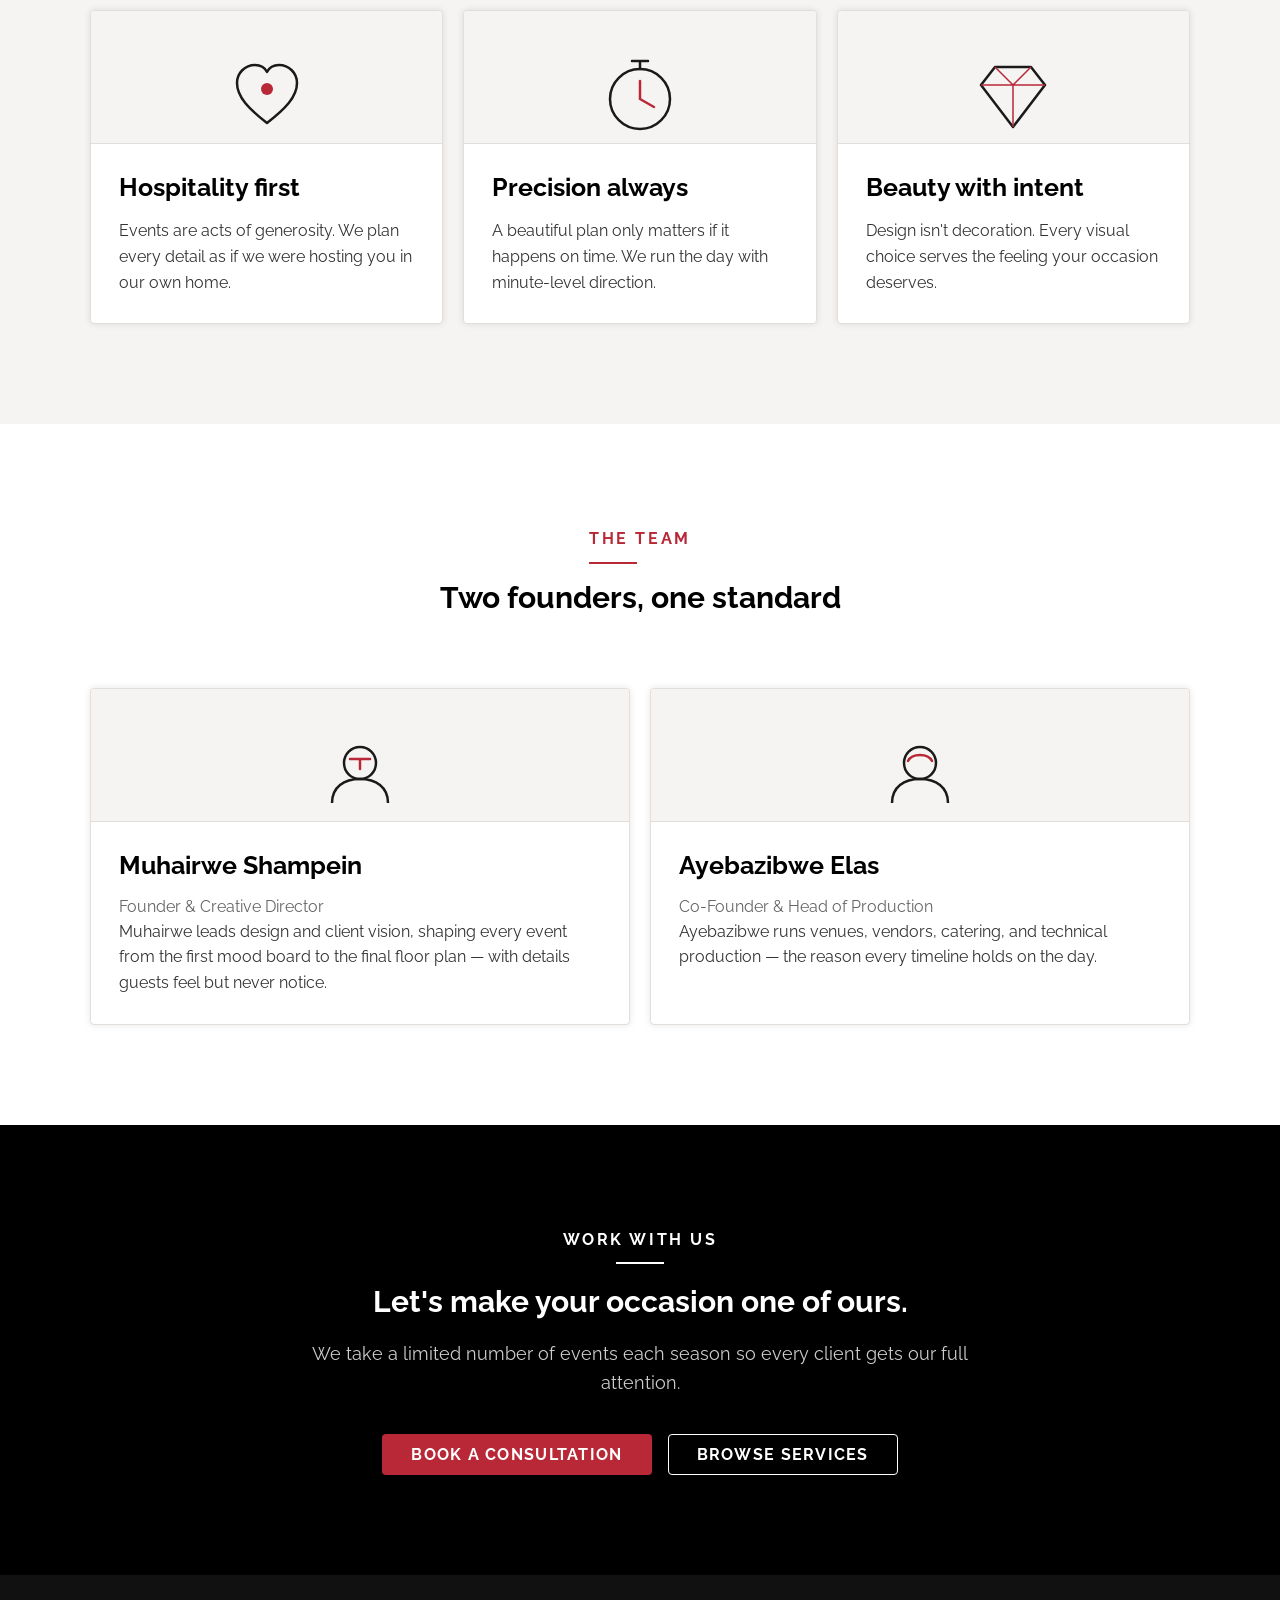
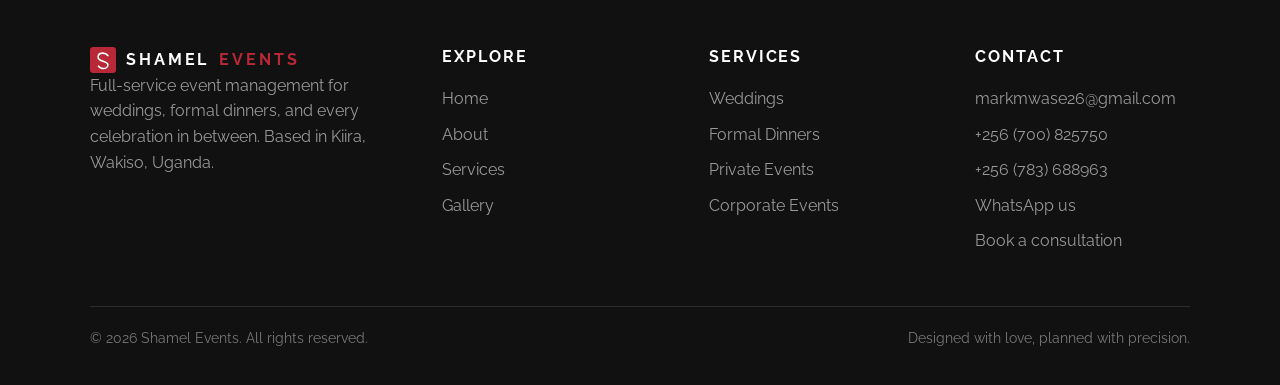
==== commit fdc54c7d: "Update company details: founding year, contacts, WhatsApp links, email, location" ====
--- a/about.html
+++ b/about.html
@@ -49,10 +49,10 @@
     <section class="section" aria-labelledby="story-title">
       <div class="container split">
         <div class="reveal">
-          <p class="eyebrow">Since 2012</p>
+          <p class="eyebrow">Since 2024</p>
           <h2 class="section-title" id="story-title">It began at a family table</h2>
           <p>Shamel Events started in a family kitchen famous among friends for its dinners. When those dinners were asked for at weddings, engagements, and anniversaries, we discovered a gift: we don't just feed people — we make gatherings feel effortless and warm.</p>
-          <p>Fourteen years later, we've delivered more than eight hundred events across thirty-two cities. The scale changed. The care didn't. Every event still gets a planner who knows every guest's name, a chef who tastes every plate, and a director who sweats every minute of the run sheet.</p>
+          <p>Two years later, we've had the honor of producing celebrations of every size across Uganda. The scale changed. The care didn't. Every event still gets a planner who knows every guest's name, a chef who tastes every plate, and a director who sweats every minute of the run sheet.</p>
         </div>
         <div class="hero-art reveal">
           <img src="assets/img/story.jpg" alt="An event produced by Shamel Events" width="768" height="1024" loading="lazy">
@@ -175,7 +175,7 @@
             </svg>
             Shamel <em>Events</em>
           </a>
-          <p>Full-service event management for weddings, formal dinners, and every celebration in between.</p>
+          <p>Full-service event management for weddings, formal dinners, and every celebration in between. Based in Kiira, Wakiso, Uganda.</p>
         </div>
         <div>
           <h4>Explore</h4>
@@ -198,8 +198,10 @@
         <div>
           <h4>Contact</h4>
           <ul>
-            <li><a href="mailto:hello@shamelevents.com">hello@shamelevents.com</a></li>
-            <li><a href="tel:+15550142635">+1 (555) 014-2635</a></li>
+            <li><a href="mailto:markmwase26@gmail.com">markmwase26@gmail.com</a></li>
+            <li><a href="tel:+256700825750">+256 (700) 825750</a></li>
+            <li><a href="tel:+256783688963">+256 (783) 688963</a></li>
+            <li><a href="https://wa.me/256700825750?text=Hello%20Shamel%20Events!%20I%20would%20like%20to%20plan%20an%20event." target="_blank" rel="noopener">WhatsApp us</a></li>
             <li><a href="contact.html">Book a consultation</a></li>
           </ul>
         </div>
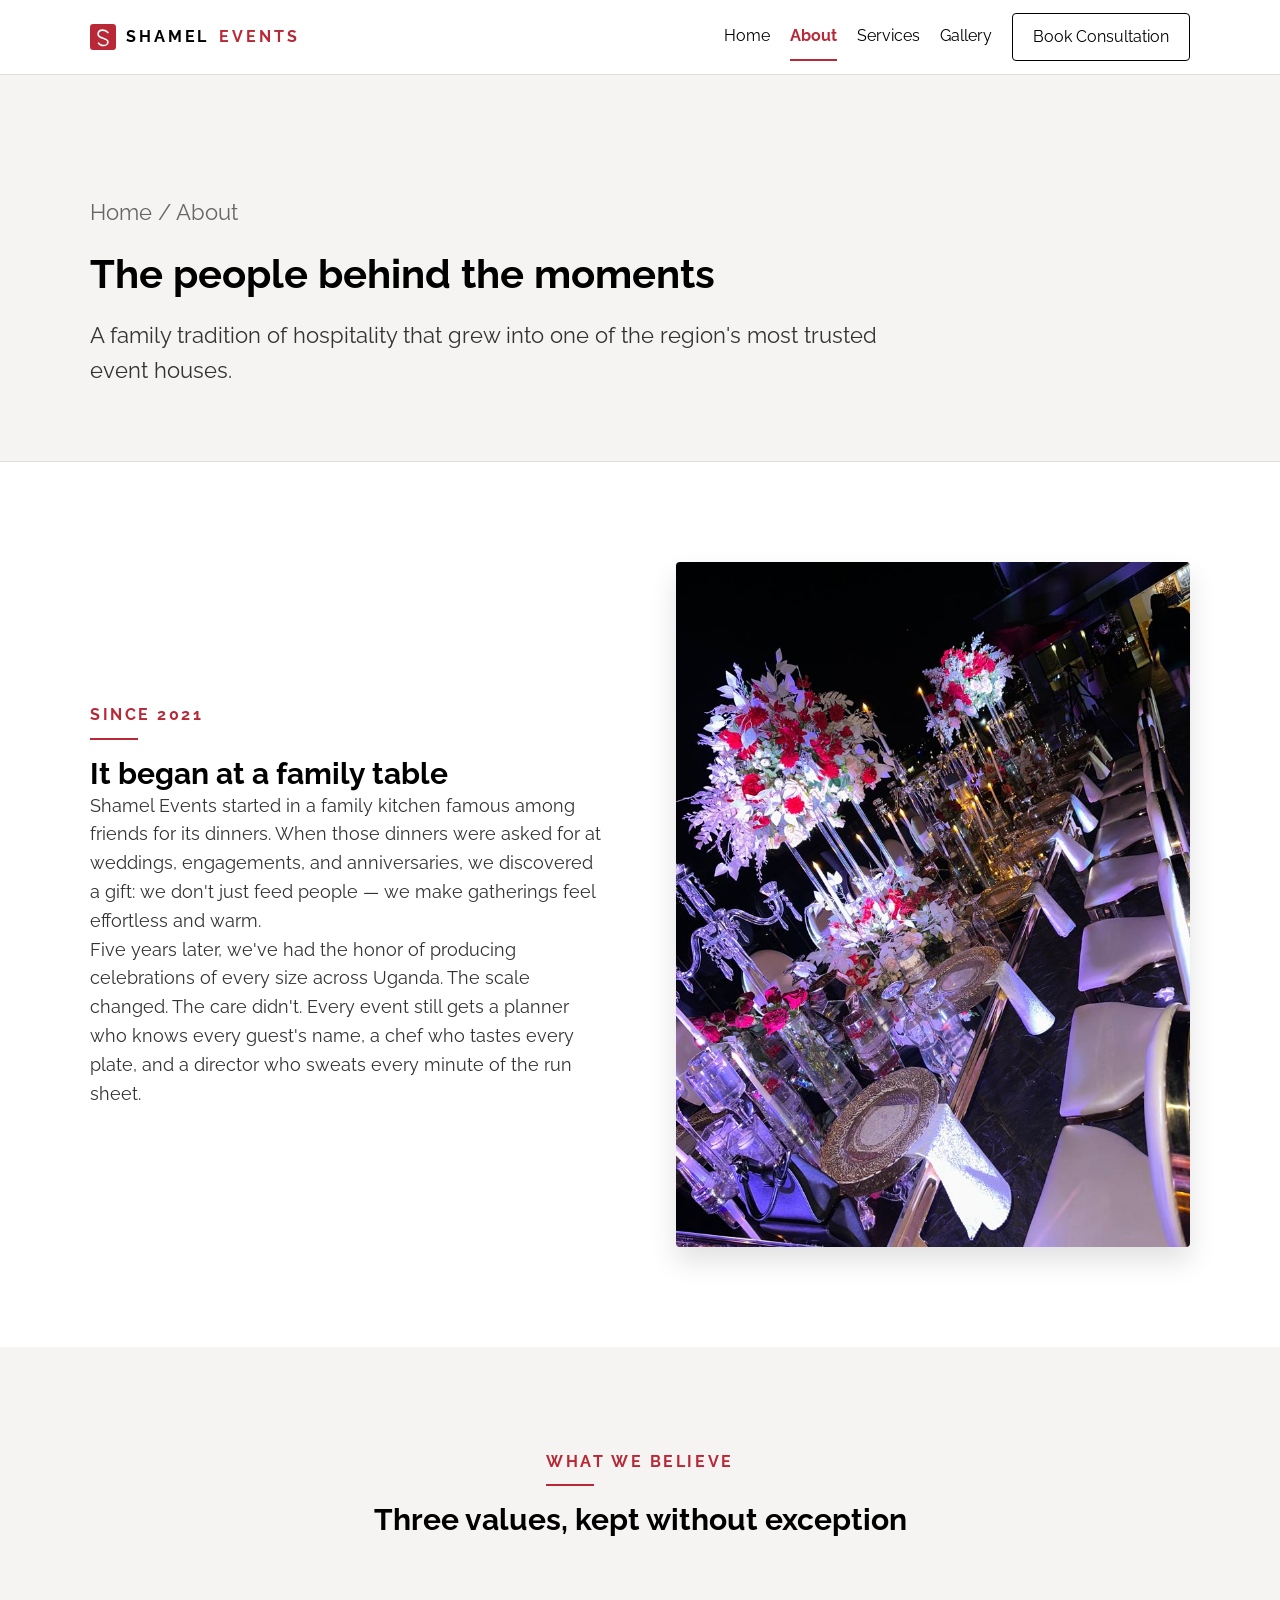
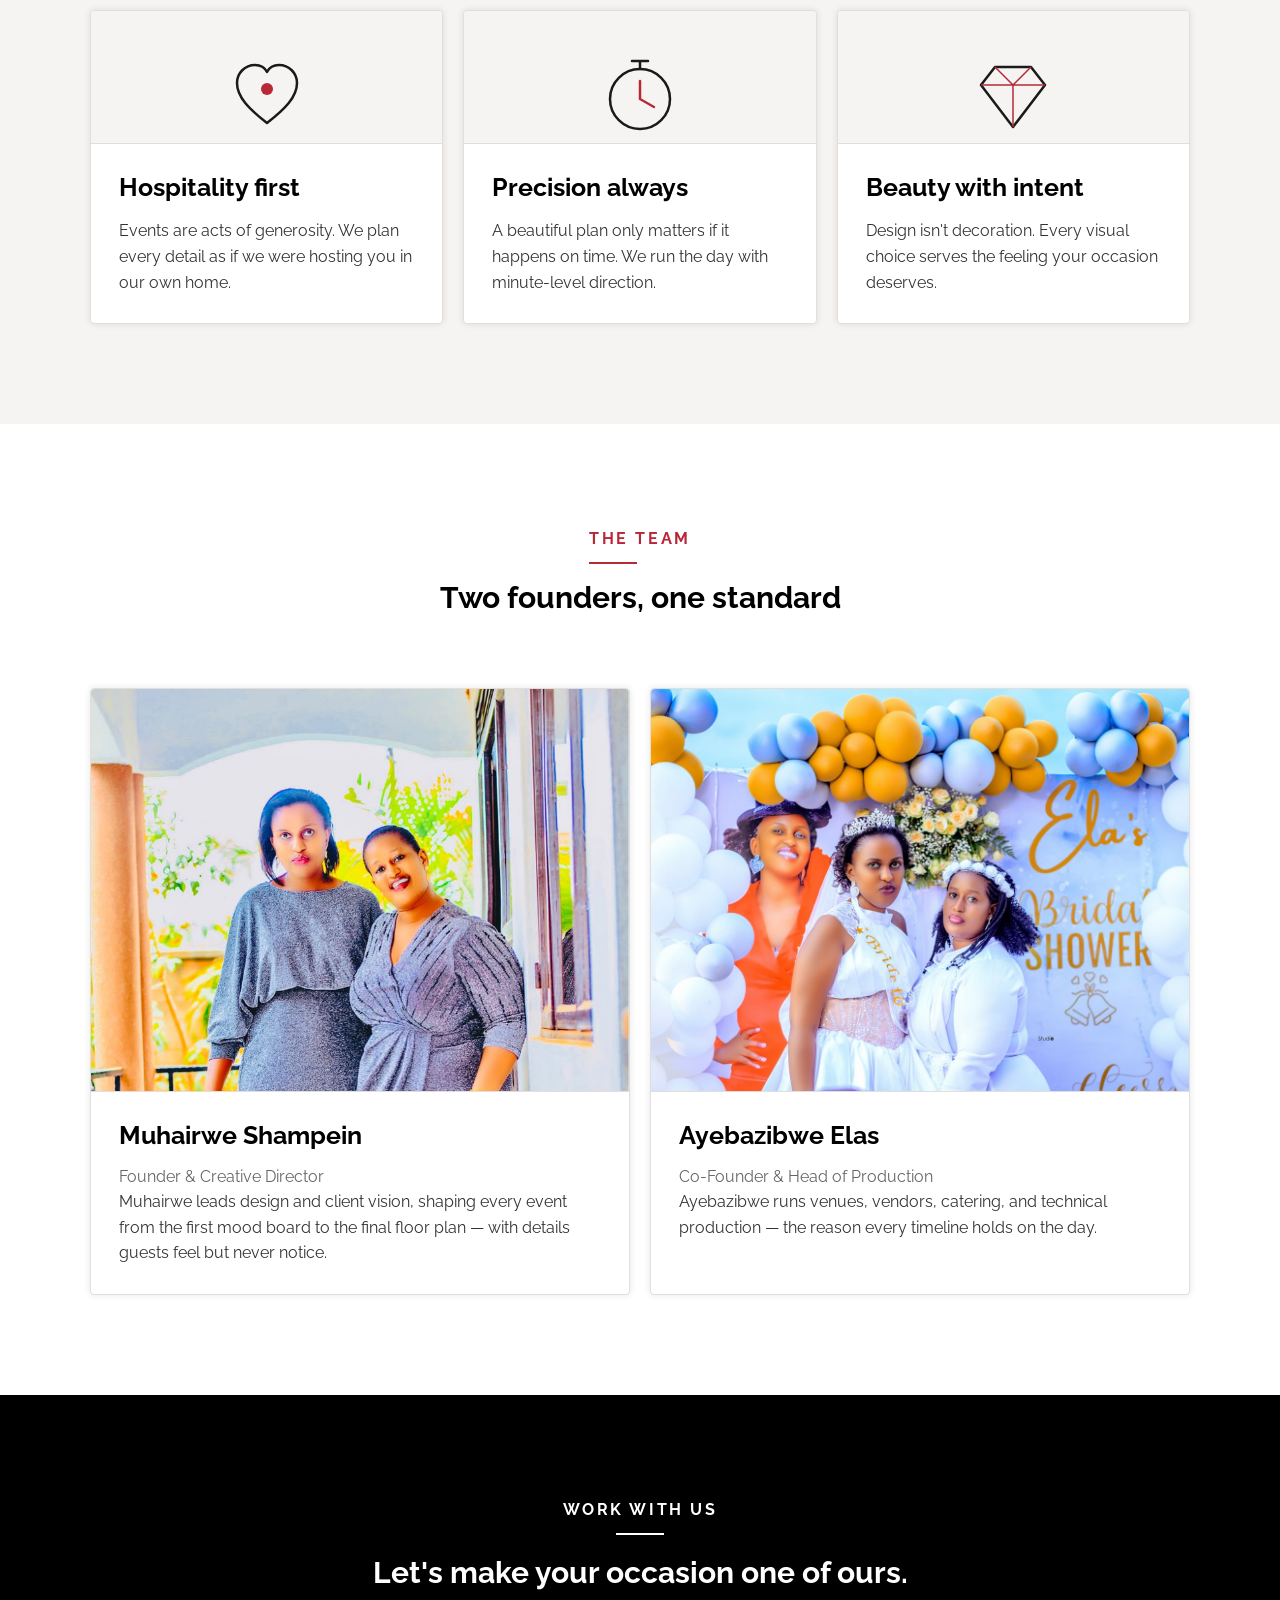
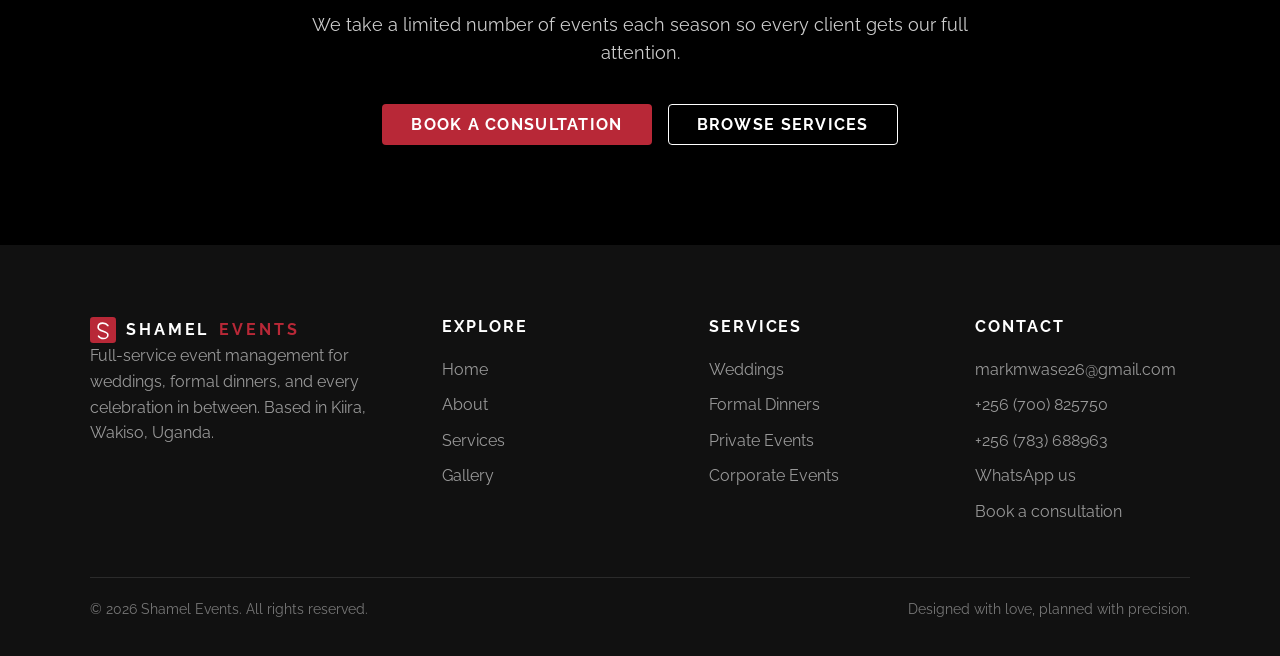
==== commit ba86c3fd: "Add founder photos to team section and update years of experience to 5" ====
--- a/about.html
+++ b/about.html
@@ -49,10 +49,10 @@
     <section class="section" aria-labelledby="story-title">
       <div class="container split">
         <div class="reveal">
-          <p class="eyebrow">Since 2024</p>
+          <p class="eyebrow">Since 2021</p>
           <h2 class="section-title" id="story-title">It began at a family table</h2>
           <p>Shamel Events started in a family kitchen famous among friends for its dinners. When those dinners were asked for at weddings, engagements, and anniversaries, we discovered a gift: we don't just feed people — we make gatherings feel effortless and warm.</p>
-          <p>Two years later, we've had the honor of producing celebrations of every size across Uganda. The scale changed. The care didn't. Every event still gets a planner who knows every guest's name, a chef who tastes every plate, and a director who sweats every minute of the run sheet.</p>
+          <p>Five years later, we've had the honor of producing celebrations of every size across Uganda. The scale changed. The care didn't. Every event still gets a planner who knows every guest's name, a chef who tastes every plate, and a director who sweats every minute of the run sheet.</p>
         </div>
         <div class="hero-art reveal">
           <img src="assets/img/story.jpg" alt="An event produced by Shamel Events" width="768" height="1024" loading="lazy">
@@ -118,12 +118,8 @@
         </div>
         <div class="grid grid-2">
           <article class="card reveal">
-            <div class="card-art">
-              <svg viewBox="0 0 96 96" width="96" height="96" role="img" aria-label="Portrait illustration of Muhairwe Shampein">
-                <circle cx="48" cy="38" r="16" fill="none" stroke="#1a1a1a" stroke-width="2.5"/>
-                <path d="M20 78 C20 62 32 54 48 54 C64 54 76 62 76 78" fill="none" stroke="#1a1a1a" stroke-width="2.5"/>
-                <path d="M38 34 H58 M48 34 V44" stroke="#b82837" stroke-width="2.5" stroke-linecap="round"/>
-              </svg>
+            <div class="card-art card-art-photo">
+              <img src="images/shampein.jpeg" alt="Portrait of Muhairwe Shampein" width="808" height="1280" loading="lazy">
             </div>
             <div class="card-body">
               <h3>Muhairwe Shampein</h3>
@@ -132,12 +128,8 @@
             </div>
           </article>
           <article class="card reveal">
-            <div class="card-art">
-              <svg viewBox="0 0 96 96" width="96" height="96" role="img" aria-label="Portrait illustration of Ayebazibwe Elas">
-                <circle cx="48" cy="38" r="16" fill="none" stroke="#1a1a1a" stroke-width="2.5"/>
-                <path d="M20 78 C20 62 32 54 48 54 C64 54 76 62 76 78" fill="none" stroke="#1a1a1a" stroke-width="2.5"/>
-                <path d="M36 36 C40 28 56 28 60 36" fill="none" stroke="#b82837" stroke-width="2.5" stroke-linecap="round"/>
-              </svg>
+            <div class="card-art card-art-photo">
+              <img src="images/elas.jpeg" alt="Portrait of Ayebazibwe Elas" width="1280" height="830" loading="lazy">
             </div>
             <div class="card-body">
               <h3>Ayebazibwe Elas</h3>
--- a/css/styles.css
+++ b/css/styles.css
@@ -541,6 +541,20 @@
   height: 96px;
 }
 
+.card-art-photo {
+  padding: 0;
+  aspect-ratio: 4 / 3;
+  overflow: hidden;
+}
+
+.card-art-photo img {
+  display: block;
+  width: 100%;
+  height: 100%;
+  object-fit: cover;
+  object-position: top center;
+}
+
 .card-body {
   padding: var(--space-7);
 }
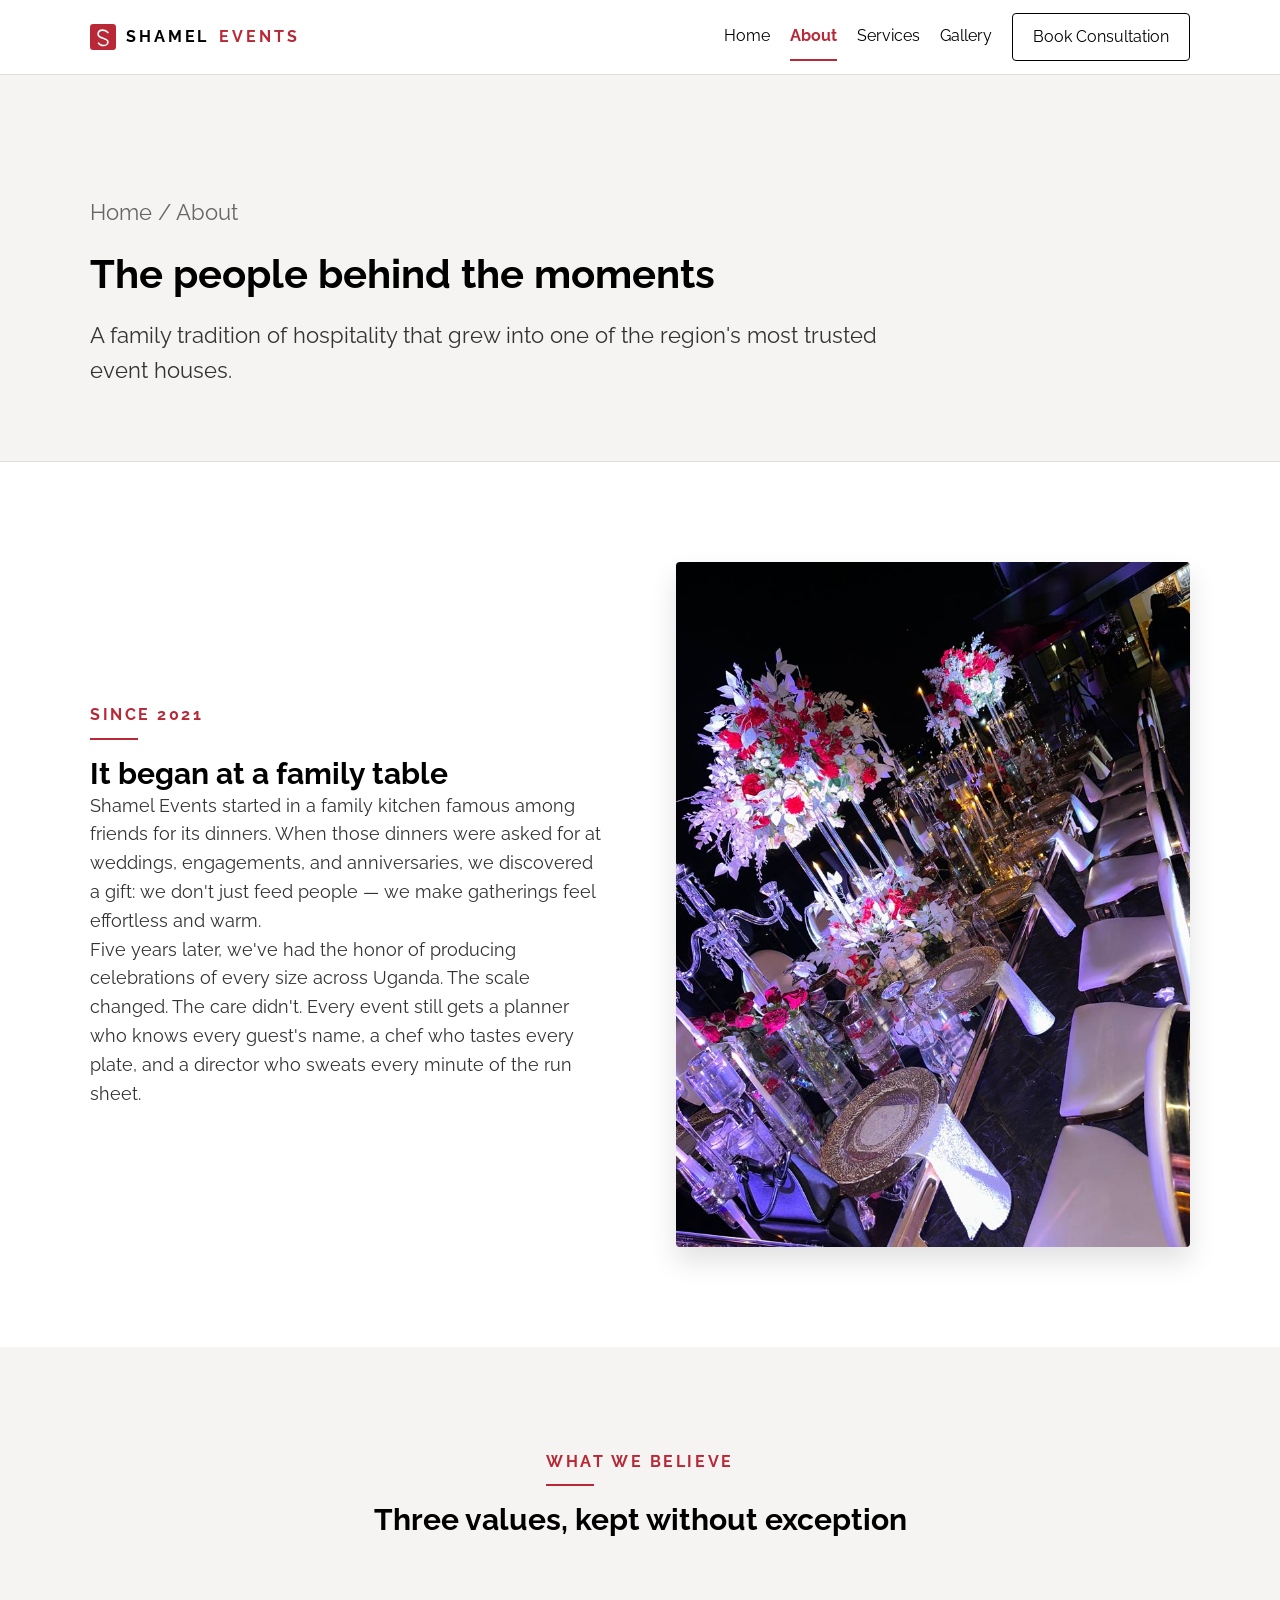
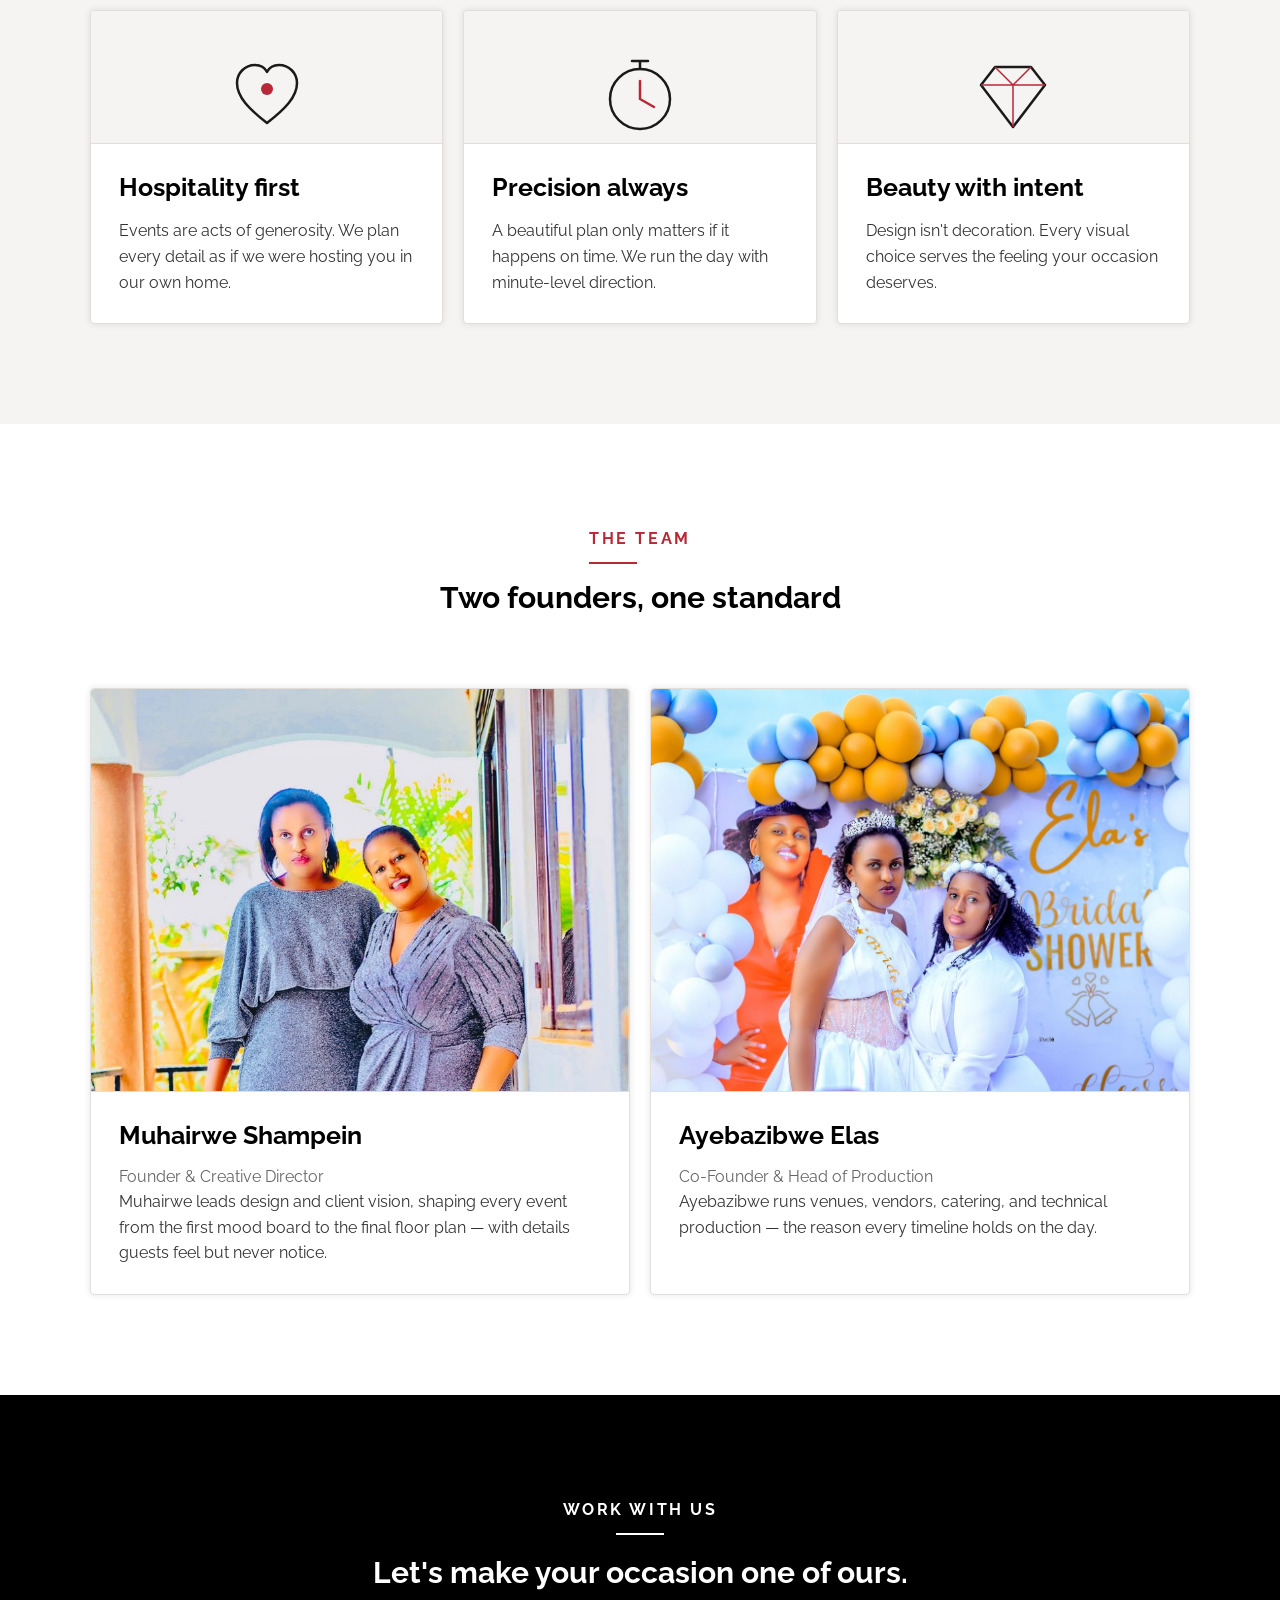
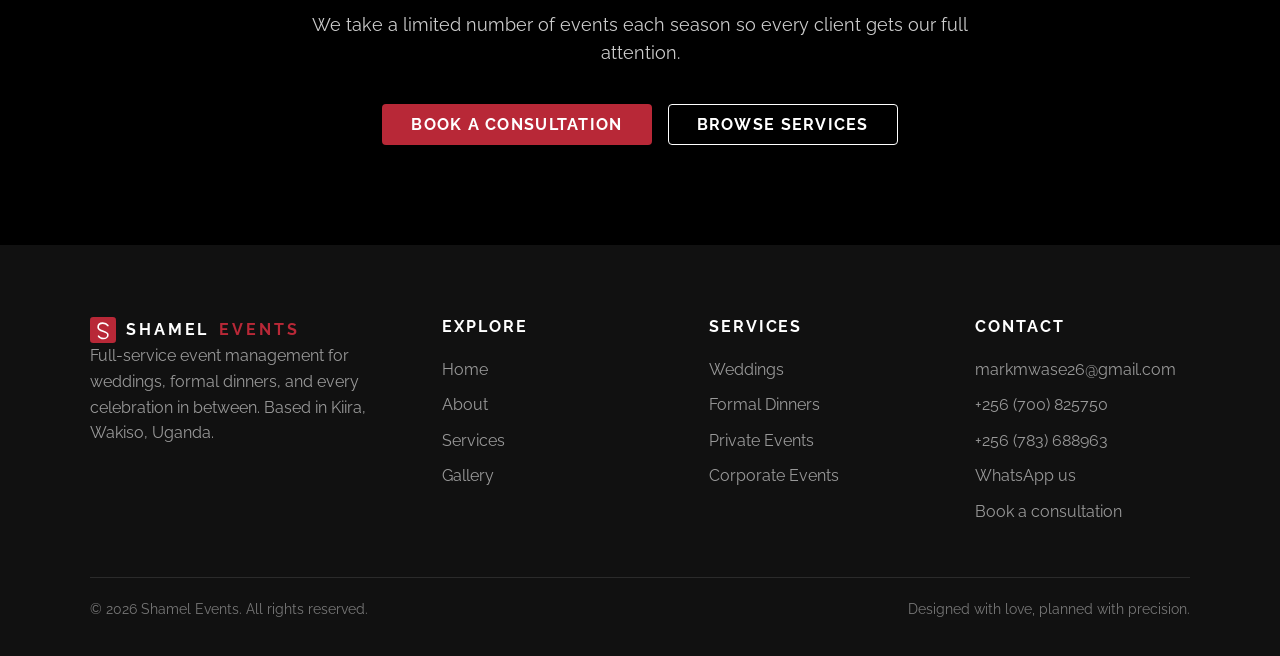
==== commit 10ca6924: "Optimize founder photos: crop to display ratio and recompress" ====
--- a/about.html
+++ b/about.html
@@ -119,7 +119,7 @@
         <div class="grid grid-2">
           <article class="card reveal">
             <div class="card-art card-art-photo">
-              <img src="images/shampein.jpeg" alt="Portrait of Muhairwe Shampein" width="808" height="1280" loading="lazy">
+              <img src="images/shampein.jpeg" alt="Portrait of Muhairwe Shampein" width="808" height="606" loading="lazy">
             </div>
             <div class="card-body">
               <h3>Muhairwe Shampein</h3>
@@ -129,7 +129,7 @@
           </article>
           <article class="card reveal">
             <div class="card-art card-art-photo">
-              <img src="images/elas.jpeg" alt="Portrait of Ayebazibwe Elas" width="1280" height="830" loading="lazy">
+              <img src="images/elas.jpeg" alt="Portrait of Ayebazibwe Elas" width="1107" height="830" loading="lazy">
             </div>
             <div class="card-body">
               <h3>Ayebazibwe Elas</h3>
